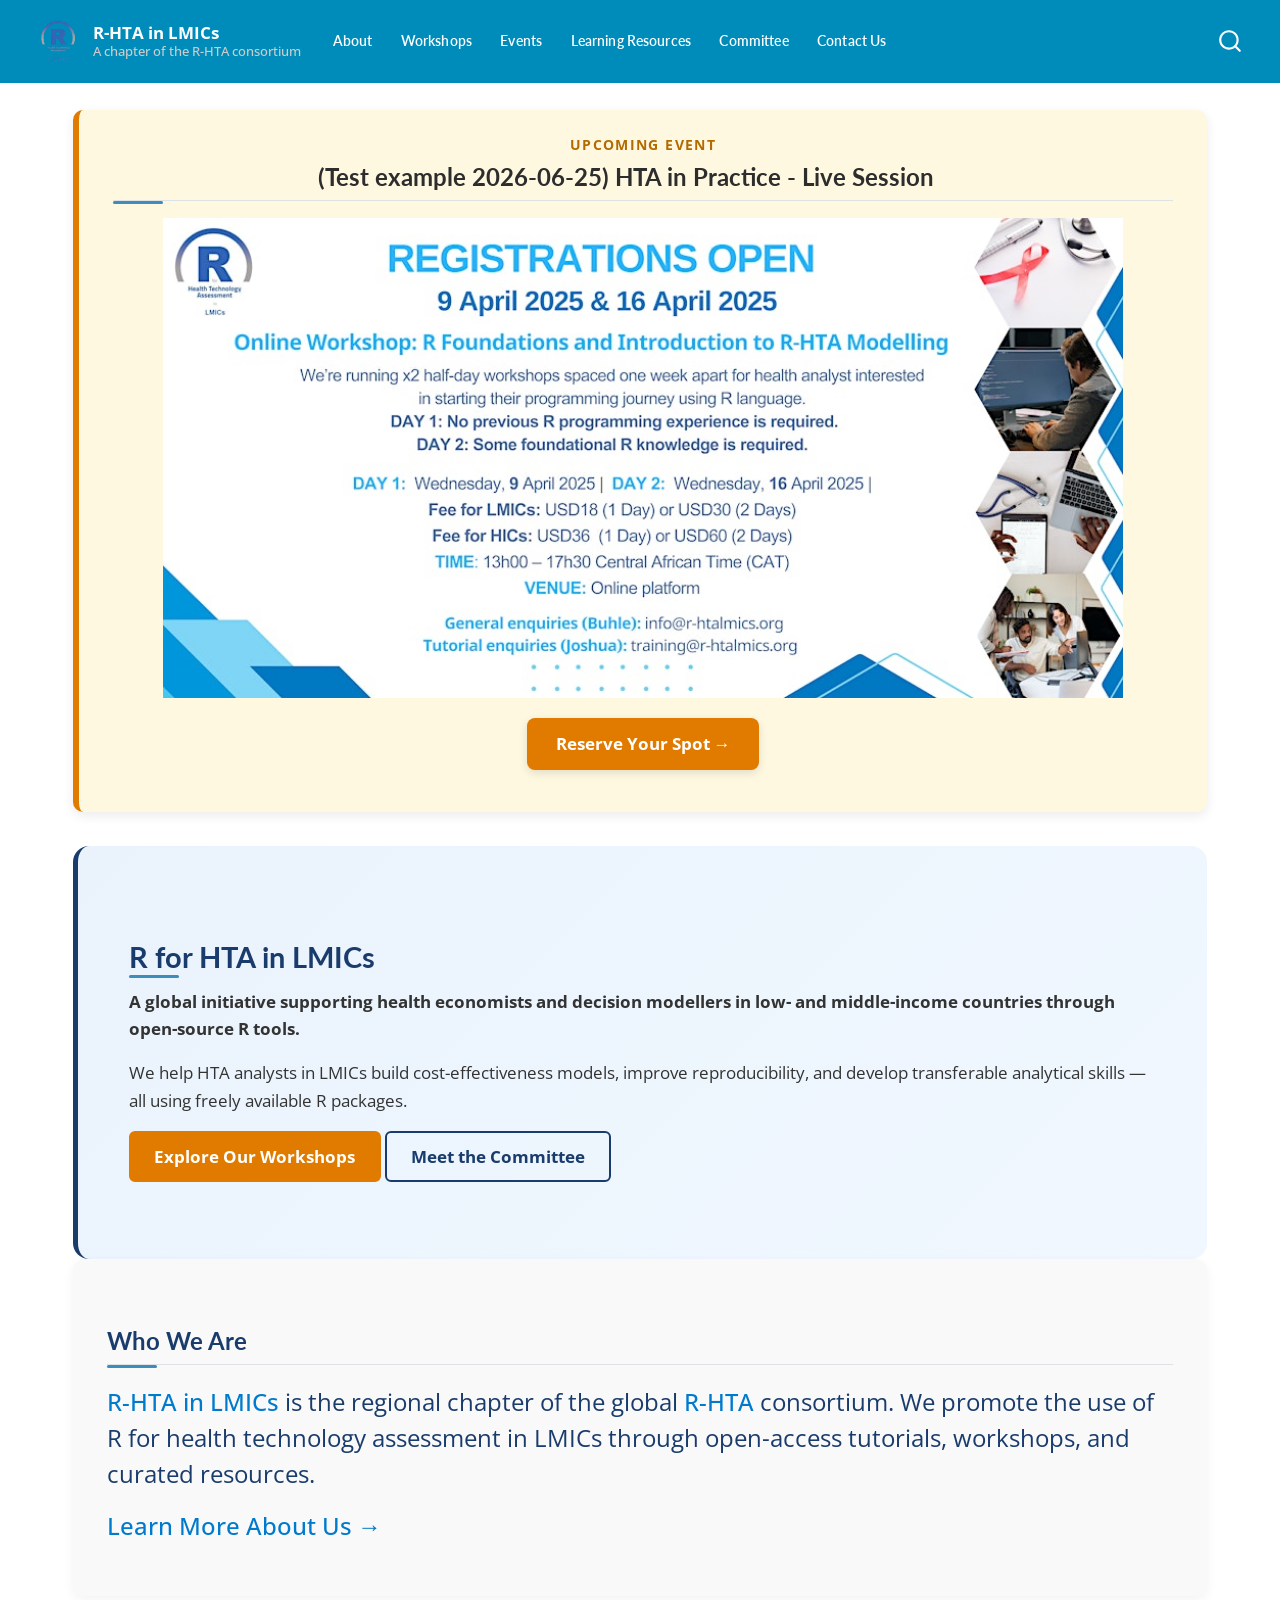
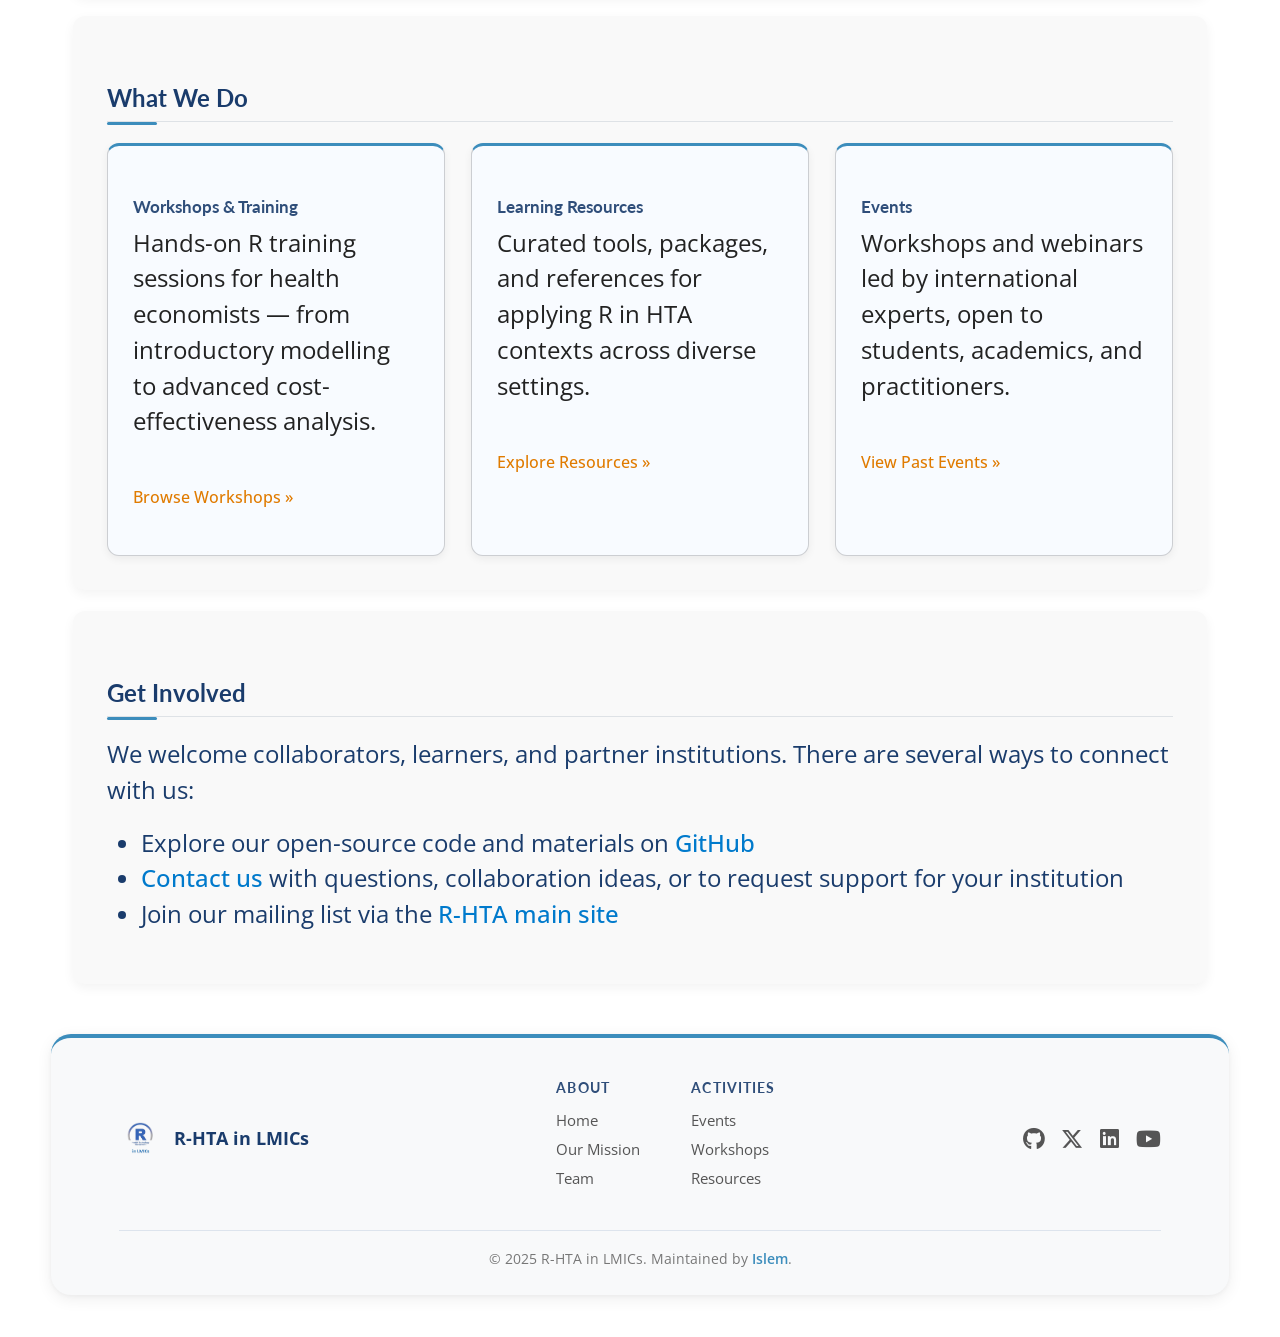
==== index.html @ ed50dab7 "Deploy updated site" ====
<!DOCTYPE html>
<html xmlns="http://www.w3.org/1999/xhtml" lang="en" xml:lang="en"><head>

<meta charset="utf-8">
<meta name="generator" content="quarto-1.9.36">

<meta name="viewport" content="width=device-width, initial-scale=1.0, user-scalable=yes">


<title>R-HTA in LMICs</title>
<style>
/* Default styles provided by pandoc.
** See https://pandoc.org/MANUAL.html#variables-for-html for config info.
*/
code{white-space: pre-wrap;}
span.smallcaps{font-variant: small-caps;}
div.columns{display: flex; gap: min(4vw, 1.5em);}
div.column{flex: auto; overflow-x: auto;}
div.hanging-indent{margin-left: 1.5em; text-indent: -1.5em;}
ul.task-list{list-style: none;}
ul.task-list li input[type="checkbox"] {
  width: 0.8em;
  margin: 0 0.8em 0.2em -1em; /* quarto-specific, see https://github.com/quarto-dev/quarto-cli/issues/4556 */ 
  vertical-align: middle;
}
</style>


<script src="site_libs/quarto-nav/quarto-nav.js"></script>
<script src="site_libs/quarto-nav/headroom.min.js"></script>
<script src="site_libs/clipboard/clipboard.min.js"></script>
<script src="site_libs/quarto-search/autocomplete.umd.js"></script>
<script src="site_libs/quarto-search/fuse.min.js"></script>
<script src="site_libs/quarto-search/quarto-search.js"></script>
<meta name="quarto:offset" content="./">
<link href="./favicon-32x32.png" rel="icon" type="image/png">
<script src="site_libs/quarto-html/quarto.js" type="module"></script>
<script src="site_libs/quarto-html/tabsets/tabsets.js" type="module"></script>
<script src="site_libs/quarto-html/popper.min.js"></script>
<script src="site_libs/quarto-html/tippy.umd.min.js"></script>
<script src="site_libs/quarto-html/anchor.min.js"></script>
<link href="site_libs/quarto-html/tippy.css" rel="stylesheet">
<link href="site_libs/quarto-html/quarto-syntax-highlighting-845c23b38eaddc0f92fda52bfe77a8c8.css" rel="stylesheet" id="quarto-text-highlighting-styles">
<script src="site_libs/bootstrap/bootstrap.min.js"></script>
<link href="site_libs/bootstrap/bootstrap-icons.css" rel="stylesheet">
<link href="site_libs/bootstrap/bootstrap-2e61006cba2e3a17b9d2638c5017c76a.min.css" rel="stylesheet" append-hash="true" id="quarto-bootstrap" data-mode="light">
<script id="quarto-search-options" type="application/json">{
  "location": "navbar",
  "copy-button": false,
  "collapse-after": 3,
  "panel-placement": "end",
  "type": "overlay",
  "limit": 50,
  "keyboard-shortcut": [
    "f",
    "/",
    "s"
  ],
  "show-item-context": false,
  "language": {
    "search-no-results-text": "No results",
    "search-matching-documents-text": "matching documents",
    "search-copy-link-title": "Copy link to search",
    "search-hide-matches-text": "Hide additional matches",
    "search-more-match-text": "more match in this document",
    "search-more-matches-text": "more matches in this document",
    "search-clear-button-title": "Clear",
    "search-text-placeholder": "",
    "search-detached-cancel-button-title": "Cancel",
    "search-submit-button-title": "Submit",
    "search-label": "Search"
  }
}</script>
<script>
  window.addEventListener("DOMContentLoaded", () => {
    const brand = document.querySelector(".navbar-brand");
    if (brand) {
      brand.innerHTML = `
        <div class="custom-brand">
          <img src="assets/images/logo2-removebg-preview.png" alt="Logo" class="custom-logo" />
          <div class="brand-text">
            <div class="brand-title">R-HTA in LMICs</div>
          <div class="brand-subtitle">A chapter of the R-HTA consortium</div>
          </div>
        </div>
      `;
    }
  });
</script>

<link rel="stylesheet" href="https://cdnjs.cloudflare.com/ajax/libs/font-awesome/6.4.0/css/all.min.css">
<link href="https://fonts.googleapis.com/css2?family=Lato:wght@300;400;700&amp;family=Open+Sans:wght@400;600&amp;display=swap" rel="stylesheet">


<link rel="stylesheet" href="styles.css">
</head>

<body class="nav-fixed quarto-light">

<div id="quarto-search-results"></div>
  <header id="quarto-header" class="headroom fixed-top">
    <nav class="navbar navbar-expand-lg " data-bs-theme="dark">
      <div class="navbar-container container-fluid">
      <div class="navbar-brand-container mx-auto">
    <a class="navbar-brand" href="./index.html">
    <span class="navbar-title">R-HTA in LMICs</span>
    </a>
  </div>
            <div id="quarto-search" class="" title="Search"></div>
          <button class="navbar-toggler" type="button" data-bs-toggle="collapse" data-bs-target="#navbarCollapse" aria-controls="navbarCollapse" role="menu" aria-expanded="false" aria-label="Toggle navigation" onclick="if (window.quartoToggleHeadroom) { window.quartoToggleHeadroom(); }">
  <span class="navbar-toggler-icon"></span>
</button>
          <div class="collapse navbar-collapse" id="navbarCollapse">
            <ul class="navbar-nav navbar-nav-scroll me-auto">
  <li class="nav-item">
    <a class="nav-link" href="./about.html"> 
<span class="menu-text">About</span></a>
  </li>  
  <li class="nav-item">
    <a class="nav-link" href="./workshops.html"> 
<span class="menu-text">Workshops</span></a>
  </li>  
  <li class="nav-item">
    <a class="nav-link" href="./past-events.html"> 
<span class="menu-text">Events</span></a>
  </li>  
  <li class="nav-item">
    <a class="nav-link" href="./resrcs.html"> 
<span class="menu-text">Learning Resources</span></a>
  </li>  
  <li class="nav-item">
    <a class="nav-link" href="./commitee.html"> 
<span class="menu-text">Committee</span></a>
  </li>  
  <li class="nav-item">
    <a class="nav-link" href="./contact.html"> 
<span class="menu-text">Contact Us</span></a>
  </li>  
</ul>
          </div> <!-- /navcollapse -->
            <div class="quarto-navbar-tools">
</div>
      </div> <!-- /container-fluid -->
    </nav>
</header>
<!-- content -->
<div id="quarto-content" class="quarto-container page-columns page-rows-contents page-layout-full page-navbar">
<!-- sidebar -->
<!-- margin-sidebar -->
    
<!-- main -->
<main class="content column-page" id="quarto-document-content"><header id="title-block-header" class="quarto-title-block"></header>




<div class="featured-event-box">
<p class="event-label">
Upcoming Event
</p>
<h2 class="event-title anchored">
(Test example 2026-06-25) HTA in Practice - Live Session
</h2>
<p><img src="assets/images/events/new_event.jpg" class="event-banner" alt="(Test example 2026-06-25) HTA in Practice - Live Session"> <a class="btn btn-highlight" href="https://www.eventbrite.co.uk/e/r-foundations-and-introduction-to-r-hta-modelling-tickets-1276838922589?aff=oddtdtcreator" target="_blank">Reserve Your Spot →</a></p>
</div>
<section id="r-for-hta-in-lmics" class="level1 hero" style="background: linear-gradient(135deg, #eaf3fc 0%, #f0f7ff 100%); padding: 3.5rem 3rem; border-radius: 16px; text-align: left; border-left: 5px solid #1a3c6c;">
<h1>R for HTA in LMICs</h1>
<p><strong>A global initiative supporting health economists and decision modellers in low- and middle-income countries through open-source R tools.</strong></p>
<p>We help HTA analysts in LMICs build cost-effectiveness models, improve reproducibility, and develop transferable analytical skills — all using freely available R packages.</p>
<p><a href="./workshops.html" class="btn btn-primary">Explore Our Workshops</a> <a href="./commitee.html" class="btn btn-outline">Meet the Committee</a></p>
</section>
<section id="who-we-are" class="level2 section-title section-box">
<h2 class="section-title anchored" data-anchor-id="who-we-are">Who We Are</h2>
<p><a href="./about.html">R-HTA in LMICs</a> is the regional chapter of the global <a href="https://r-hta.org/" target="_blank">R-HTA</a> consortium. We promote the use of R for health technology assessment in LMICs through open-access tutorials, workshops, and curated resources.</p>
<p><a href="./about.html">Learn More About Us →</a></p>
</section>
<section id="what-we-do" class="level2 section-title section-box">
<h2 class="section-title anchored" data-anchor-id="what-we-do">What We Do</h2>
<div class="card-grid">
<section id="workshops-training" class="level3 card">
<h3 class="anchored" data-anchor-id="workshops-training">Workshops &amp; Training</h3>
<p>Hands-on R training sessions for health economists — from introductory modelling to advanced cost-effectiveness analysis.</p>
<div class="past-events-link">
<p><a href="./workshops.html">Browse Workshops »</a></p>
</div>
</section>
<section id="learning-resources" class="level3 card">
<h3 class="anchored" data-anchor-id="learning-resources">Learning Resources</h3>
<p>Curated tools, packages, and references for applying R in HTA contexts across diverse settings.</p>
<div class="past-events-link">
<p><a href="./resrcs.html">Explore Resources »</a></p>
</div>
</section>
<section id="events" class="level3 card">
<h3 class="anchored" data-anchor-id="events">Events</h3>
<p>Workshops and webinars led by international experts, open to students, academics, and practitioners.</p>
<div class="past-events-link">
<p><a href="./past-events.html">View Past Events »</a></p>
</div>
</section>
</div>
</section>
<section id="get-involved" class="level2 section-title section-box">
<h2 class="section-title anchored" data-anchor-id="get-involved">Get Involved</h2>
<p>We welcome collaborators, learners, and partner institutions. There are several ways to connect with us:</p>
<ul>
<li>Explore our open-source code and materials on <a href="https://github.com/R-HTA-in-LMICs" target="_blank">GitHub</a></li>
<li><a href="./contact.html">Contact us</a> with questions, collaboration ideas, or to request support for your institution</li>
<li>Join our mailing list via the <a href="https://r-hta.org/" target="_blank">R-HTA main site</a></li>
</ul>
</section>
<style>
  .featured-event-box {
  background-color: #fff8e1;
  border-left: 6px solid #e07b00;
  padding: 1.5rem 2rem;
  margin-bottom: 2rem;
  border-radius: 10px;
  box-shadow: 0 4px 12px rgba(0,0,0,0.08);
  animation: fadeIn 0.8s ease-in;
  text-align: center;
}

.event-label {
  font-size: 0.82rem;
  font-weight: 700;
  text-transform: uppercase;
  letter-spacing: 0.1em;
  color: #b36b00;
  margin-bottom: 0.4rem;
}

.event-banner {
  width: 100%;
  max-height: 480px;
  object-fit: contain; 
  border-radius: 8px;
  margin: 0 auto 1.2rem auto;
  display: block;
}

.event-title {
  font-size: 1.4rem;
  font-weight: 700;
  color: #2d2d2d;
  margin: 0.4rem 0 1rem 0;
}

.featured-event-box .btn {
  background-color: #e07b00;
  color: white;
  padding: 0.7rem 1.6rem;
  font-size: 1rem;
  border-radius: 8px;
  text-decoration: none;
  font-weight: 700;
  box-shadow: 0 3px 8px rgba(0, 0, 0, 0.12);
  transition: background-color 0.3s ease, transform 0.2s ease;
  display: inline-block;
}

.featured-event-box .btn:hover {
  background-color: #c96e00;
  transform: translateY(-2px);
  text-decoration: none;
}
</style>



</main> <!-- /main -->
<!-- Outer wrapper: JS below corrects width + position after render -->
<div class="site-footer-outer">

  <footer class="site-footer">

    <div class="footer-container">

      <!-- Logo and Brand -->
      <div class="footer-brand">
        <img src="assets/images/logo2-removebg-preview.png" alt="R-HTA in LMICs Logo" class="footer-logo">
        <span class="footer-title">R-HTA in LMICs</span>
      </div>

      <!-- Site Links -->
      <div class="footer-links">
        <div class="link-column">
          <h4>About</h4>
          <a href="index.html">Home</a>
          <a href="about.html">Our Mission</a>
          <a href="commitee.html">Team</a>
        </div>
        <div class="link-column">
          <h4>Activities</h4>
          <a href="past-events.html">Events</a>
          <a href="workshops.html">Workshops</a>
          <a href="resrcs.html">Resources</a>
        </div>
      </div>

      <!-- Social Icons -->
      <div class="footer-social">
        <a href="https://github.com/R-HTA-in-LMICs" target="_blank" rel="noopener noreferrer" aria-label="GitHub"><i class="fab fa-github"></i></a>
        <a href="https://x.com/rhta_lmics" target="_blank" rel="noopener noreferrer" aria-label="X / Twitter"><i class="fab fa-x-twitter"></i></a>
        <a href="https://www.linkedin.com/company/r-hta-in-lmics/" target="_blank" rel="noopener noreferrer" aria-label="LinkedIn"><i class="fab fa-linkedin"></i></a>
        <a href="https://www.youtube.com/@r-htainlmics4175" target="_blank" rel="noopener noreferrer" aria-label="YouTube"><i class="fab fa-youtube"></i></a>
      </div>

    </div>

    <!-- Bottom copyright bar — inside the card -->
    <div class="footer-bottom-wrapper">
      <div class="footer-bottom">
        © 2025 R-HTA in LMICs. Maintained by
        <a href="https://www.linkedin.com/in/islem-meherzi-bba309b3/" target="_blank" rel="noopener noreferrer">Islem</a>.
      </div>
    </div>

  </footer>

</div><!-- /.site-footer-outer -->

<script>
(function () {
  function stretchFooter() {
    var outer = document.querySelector('.site-footer-outer');
    if (!outer) return;

    /* 1. Reset any previous inline styles so getBoundingClientRect is clean */
    outer.style.marginLeft = '';
    outer.style.width = '';

    /* 2. Measure where the element currently starts (its left edge from viewport) */
    var leftOffset = outer.getBoundingClientRect().left;

    /* 3. clientWidth excludes the scrollbar — no asymmetry bug */
    var viewportWidth = document.documentElement.clientWidth;

    /* 4. Pull it to the left viewport edge and stretch it full-width */
    outer.style.marginLeft  = (-leftOffset) + 'px';
    outer.style.width       = viewportWidth + 'px';
  }

  /* Run on load and on every resize */
  if (document.readyState === 'loading') {
    document.addEventListener('DOMContentLoaded', stretchFooter);
  } else {
    stretchFooter();
  }
  window.addEventListener('resize', stretchFooter);
})();
</script>
<script id="quarto-html-after-body" type="application/javascript">
  window.document.addEventListener("DOMContentLoaded", function (event) {
    const icon = "";
    const anchorJS = new window.AnchorJS();
    anchorJS.options = {
      placement: 'right',
      icon: icon
    };
    anchorJS.add('.anchored');
    const isCodeAnnotation = (el) => {
      for (const clz of el.classList) {
        if (clz.startsWith('code-annotation-')) {                     
          return true;
        }
      }
      return false;
    }
    const onCopySuccess = function(e) {
      // button target
      const button = e.trigger;
      // don't keep focus
      button.blur();
      // flash "checked"
      button.classList.add('code-copy-button-checked');
      var currentTitle = button.getAttribute("title");
      button.setAttribute("title", "Copied!");
      let tooltip;
      if (window.bootstrap) {
        button.setAttribute("data-bs-toggle", "tooltip");
        button.setAttribute("data-bs-placement", "left");
        button.setAttribute("data-bs-title", "Copied!");
        tooltip = new bootstrap.Tooltip(button, 
          { trigger: "manual", 
            customClass: "code-copy-button-tooltip",
            offset: [0, -8]});
        tooltip.show();    
      }
      setTimeout(function() {
        if (tooltip) {
          tooltip.hide();
          button.removeAttribute("data-bs-title");
          button.removeAttribute("data-bs-toggle");
          button.removeAttribute("data-bs-placement");
        }
        button.setAttribute("title", currentTitle);
        button.classList.remove('code-copy-button-checked');
      }, 1000);
      // clear code selection
      e.clearSelection();
    }
    const getTextToCopy = function(trigger) {
      const outerScaffold = trigger.parentElement.cloneNode(true);
      const codeEl = outerScaffold.querySelector('code');
      for (const childEl of codeEl.children) {
        if (isCodeAnnotation(childEl)) {
          childEl.remove();
        }
      }
      return codeEl.innerText;
    }
    const clipboard = new window.ClipboardJS('.code-copy-button:not([data-in-quarto-modal])', {
      text: getTextToCopy
    });
    clipboard.on('success', onCopySuccess);
    if (window.document.getElementById('quarto-embedded-source-code-modal')) {
      const clipboardModal = new window.ClipboardJS('.code-copy-button[data-in-quarto-modal]', {
        text: getTextToCopy,
        container: window.document.getElementById('quarto-embedded-source-code-modal')
      });
      clipboardModal.on('success', onCopySuccess);
    }
      var localhostRegex = new RegExp(/^(?:http|https):\/\/localhost\:?[0-9]*\//);
      var mailtoRegex = new RegExp(/^mailto:/);
        var filterRegex = new RegExp("https:\/\/r-hta-in-lmics\.github\.io\/New_Rhta_Lmics_website\/");
      var isInternal = (href) => {
          return filterRegex.test(href) || localhostRegex.test(href) || mailtoRegex.test(href);
      }
      // Inspect non-navigation links and adorn them if external
     var links = window.document.querySelectorAll('a[href]:not(.nav-link):not(.navbar-brand):not(.toc-action):not(.sidebar-link):not(.sidebar-item-toggle):not(.pagination-link):not(.no-external):not([aria-hidden]):not(.dropdown-item):not(.quarto-navigation-tool):not(.about-link)');
      for (var i=0; i<links.length; i++) {
        const link = links[i];
        if (!isInternal(link.href)) {
          // undo the damage that might have been done by quarto-nav.js in the case of
          // links that we want to consider external
          if (link.dataset.originalHref !== undefined) {
            link.href = link.dataset.originalHref;
          }
        }
      }
    function tippyHover(el, contentFn, onTriggerFn, onUntriggerFn) {
      const config = {
        allowHTML: true,
        maxWidth: 500,
        delay: 100,
        arrow: false,
        appendTo: function(el) {
            return el.parentElement;
        },
        interactive: true,
        interactiveBorder: 10,
        theme: 'quarto',
        placement: 'bottom-start',
      };
      if (contentFn) {
        config.content = contentFn;
      }
      if (onTriggerFn) {
        config.onTrigger = onTriggerFn;
      }
      if (onUntriggerFn) {
        config.onUntrigger = onUntriggerFn;
      }
      window.tippy(el, config); 
    }
    const noterefs = window.document.querySelectorAll('a[role="doc-noteref"]');
    for (var i=0; i<noterefs.length; i++) {
      const ref = noterefs[i];
      tippyHover(ref, function() {
        // use id or data attribute instead here
        let href = ref.getAttribute('data-footnote-href') || ref.getAttribute('href');
        try { href = new URL(href).hash; } catch {}
        const id = href.replace(/^#\/?/, "");
        const note = window.document.getElementById(id);
        if (note) {
          return note.innerHTML;
        } else {
          return "";
        }
      });
    }
    const xrefs = window.document.querySelectorAll('a.quarto-xref');
    const processXRef = (id, note) => {
      // Strip column container classes
      const stripColumnClz = (el) => {
        el.classList.remove("page-full", "page-columns");
        if (el.children) {
          for (const child of el.children) {
            stripColumnClz(child);
          }
        }
      }
      stripColumnClz(note)
      if (id === null || id.startsWith('sec-')) {
        // Special case sections, only their first couple elements
        const container = document.createElement("div");
        if (note.children && note.children.length > 2) {
          container.appendChild(note.children[0].cloneNode(true));
          for (let i = 1; i < note.children.length; i++) {
            const child = note.children[i];
            if (child.tagName === "P" && child.innerText === "") {
              continue;
            } else {
              container.appendChild(child.cloneNode(true));
              break;
            }
          }
          if (window.Quarto?.typesetMath) {
            window.Quarto.typesetMath(container);
          }
          return container.innerHTML
        } else {
          if (window.Quarto?.typesetMath) {
            window.Quarto.typesetMath(note);
          }
          return note.innerHTML;
        }
      } else {
        // Remove any anchor links if they are present
        const anchorLink = note.querySelector('a.anchorjs-link');
        if (anchorLink) {
          anchorLink.remove();
        }
        if (window.Quarto?.typesetMath) {
          window.Quarto.typesetMath(note);
        }
        if (note.classList.contains("callout")) {
          return note.outerHTML;
        } else {
          return note.innerHTML;
        }
      }
    }
    for (var i=0; i<xrefs.length; i++) {
      const xref = xrefs[i];
      tippyHover(xref, undefined, function(instance) {
        instance.disable();
        let url = xref.getAttribute('href');
        let hash = undefined; 
        if (url.startsWith('#')) {
          hash = url;
        } else {
          try { hash = new URL(url).hash; } catch {}
        }
        if (hash) {
          const id = hash.replace(/^#\/?/, "");
          const note = window.document.getElementById(id);
          if (note !== null) {
            try {
              const html = processXRef(id, note.cloneNode(true));
              instance.setContent(html);
            } finally {
              instance.enable();
              instance.show();
            }
          } else {
            // See if we can fetch this
            fetch(url.split('#')[0])
            .then(res => res.text())
            .then(html => {
              const parser = new DOMParser();
              const htmlDoc = parser.parseFromString(html, "text/html");
              const note = htmlDoc.getElementById(id);
              if (note !== null) {
                const html = processXRef(id, note);
                instance.setContent(html);
              } 
            }).finally(() => {
              instance.enable();
              instance.show();
            });
          }
        } else {
          // See if we can fetch a full url (with no hash to target)
          // This is a special case and we should probably do some content thinning / targeting
          fetch(url)
          .then(res => res.text())
          .then(html => {
            const parser = new DOMParser();
            const htmlDoc = parser.parseFromString(html, "text/html");
            const note = htmlDoc.querySelector('main.content');
            if (note !== null) {
              // This should only happen for chapter cross references
              // (since there is no id in the URL)
              // remove the first header
              if (note.children.length > 0 && note.children[0].tagName === "HEADER") {
                note.children[0].remove();
              }
              const html = processXRef(null, note);
              instance.setContent(html);
            } 
          }).finally(() => {
            instance.enable();
            instance.show();
          });
        }
      }, function(instance) {
      });
    }
        let selectedAnnoteEl;
        const selectorForAnnotation = ( cell, annotation) => {
          let cellAttr = 'data-code-cell="' + cell + '"';
          let lineAttr = 'data-code-annotation="' +  annotation + '"';
          const selector = 'span[' + cellAttr + '][' + lineAttr + ']';
          return selector;
        }
        const selectCodeLines = (annoteEl) => {
          const doc = window.document;
          const targetCell = annoteEl.getAttribute("data-target-cell");
          const targetAnnotation = annoteEl.getAttribute("data-target-annotation");
          const annoteSpan = window.document.querySelector(selectorForAnnotation(targetCell, targetAnnotation));
          const lines = annoteSpan.getAttribute("data-code-lines").split(",");
          const lineIds = lines.map((line) => {
            return targetCell + "-" + line;
          })
          let top = null;
          let height = null;
          let parent = null;
          if (lineIds.length > 0) {
              //compute the position of the single el (top and bottom and make a div)
              const el = window.document.getElementById(lineIds[0]);
              top = el.offsetTop;
              height = el.offsetHeight;
              parent = el.parentElement.parentElement;
            if (lineIds.length > 1) {
              const lastEl = window.document.getElementById(lineIds[lineIds.length - 1]);
              const bottom = lastEl.offsetTop + lastEl.offsetHeight;
              height = bottom - top;
            }
            if (top !== null && height !== null && parent !== null) {
              // cook up a div (if necessary) and position it 
              let div = window.document.getElementById("code-annotation-line-highlight");
              if (div === null) {
                div = window.document.createElement("div");
                div.setAttribute("id", "code-annotation-line-highlight");
                div.style.position = 'absolute';
                parent.appendChild(div);
              }
              div.style.top = top - 2 + "px";
              div.style.height = height + 4 + "px";
              div.style.left = 0;
              let gutterDiv = window.document.getElementById("code-annotation-line-highlight-gutter");
              if (gutterDiv === null) {
                gutterDiv = window.document.createElement("div");
                gutterDiv.setAttribute("id", "code-annotation-line-highlight-gutter");
                gutterDiv.style.position = 'absolute';
                const codeCell = window.document.getElementById(targetCell);
                const gutter = codeCell.querySelector('.code-annotation-gutter');
                gutter.appendChild(gutterDiv);
              }
              gutterDiv.style.top = top - 2 + "px";
              gutterDiv.style.height = height + 4 + "px";
            }
            selectedAnnoteEl = annoteEl;
          }
        };
        const unselectCodeLines = () => {
          const elementsIds = ["code-annotation-line-highlight", "code-annotation-line-highlight-gutter"];
          elementsIds.forEach((elId) => {
            const div = window.document.getElementById(elId);
            if (div) {
              div.remove();
            }
          });
          selectedAnnoteEl = undefined;
        };
          // Handle positioning of the toggle
      window.addEventListener(
        "resize",
        throttle(() => {
          elRect = undefined;
          if (selectedAnnoteEl) {
            selectCodeLines(selectedAnnoteEl);
          }
        }, 10)
      );
      function throttle(fn, ms) {
      let throttle = false;
      let timer;
        return (...args) => {
          if(!throttle) { // first call gets through
              fn.apply(this, args);
              throttle = true;
          } else { // all the others get throttled
              if(timer) clearTimeout(timer); // cancel #2
              timer = setTimeout(() => {
                fn.apply(this, args);
                timer = throttle = false;
              }, ms);
          }
        };
      }
        // Attach click handler to the DT
        const annoteDls = window.document.querySelectorAll('dt[data-target-cell]');
        for (const annoteDlNode of annoteDls) {
          annoteDlNode.addEventListener('click', (event) => {
            const clickedEl = event.target;
            if (clickedEl !== selectedAnnoteEl) {
              unselectCodeLines();
              const activeEl = window.document.querySelector('dt[data-target-cell].code-annotation-active');
              if (activeEl) {
                activeEl.classList.remove('code-annotation-active');
              }
              selectCodeLines(clickedEl);
              clickedEl.classList.add('code-annotation-active');
            } else {
              // Unselect the line
              unselectCodeLines();
              clickedEl.classList.remove('code-annotation-active');
            }
          });
        }
    const findCites = (el) => {
      const parentEl = el.parentElement;
      if (parentEl) {
        const cites = parentEl.dataset.cites;
        if (cites) {
          return {
            el,
            cites: cites.split(' ')
          };
        } else {
          return findCites(el.parentElement)
        }
      } else {
        return undefined;
      }
    };
    var bibliorefs = window.document.querySelectorAll('a[role="doc-biblioref"]');
    for (var i=0; i<bibliorefs.length; i++) {
      const ref = bibliorefs[i];
      const citeInfo = findCites(ref);
      if (citeInfo) {
        tippyHover(citeInfo.el, function() {
          var popup = window.document.createElement('div');
          citeInfo.cites.forEach(function(cite) {
            var citeDiv = window.document.createElement('div');
            citeDiv.classList.add('hanging-indent');
            citeDiv.classList.add('csl-entry');
            var biblioDiv = window.document.getElementById('ref-' + cite);
            if (biblioDiv) {
              citeDiv.innerHTML = biblioDiv.innerHTML;
            }
            popup.appendChild(citeDiv);
          });
          return popup.innerHTML;
        });
      }
    }
  });
  </script>
</div> <!-- /content -->




</body></html>
---- site_libs/quarto-html/tippy.css ----
.tippy-box[data-animation=fade][data-state=hidden]{opacity:0}[data-tippy-root]{max-width:calc(100vw - 10px)}.tippy-box{position:relative;background-color:#333;color:#fff;border-radius:4px;font-size:14px;line-height:1.4;white-space:normal;outline:0;transition-property:transform,visibility,opacity}.tippy-box[data-placement^=top]>.tippy-arrow{bottom:0}.tippy-box[data-placement^=top]>.tippy-arrow:before{bottom:-7px;left:0;border-width:8px 8px 0;border-top-color:initial;transform-origin:center top}.tippy-box[data-placement^=bottom]>.tippy-arrow{top:0}.tippy-box[data-placement^=bottom]>.tippy-arrow:before{top:-7px;left:0;border-width:0 8px 8px;border-bottom-color:initial;transform-origin:center bottom}.tippy-box[data-placement^=left]>.tippy-arrow{right:0}.tippy-box[data-placement^=left]>.tippy-arrow:before{border-width:8px 0 8px 8px;border-left-color:initial;right:-7px;transform-origin:center left}.tippy-box[data-placement^=right]>.tippy-arrow{left:0}.tippy-box[data-placement^=right]>.tippy-arrow:before{left:-7px;border-width:8px 8px 8px 0;border-right-color:initial;transform-origin:center right}.tippy-box[data-inertia][data-state=visible]{transition-timing-function:cubic-bezier(.54,1.5,.38,1.11)}.tippy-arrow{width:16px;height:16px;color:#333}.tippy-arrow:before{content:"";position:absolute;border-color:transparent;border-style:solid}.tippy-content{position:relative;padding:5px 9px;z-index:1}
---- site_libs/quarto-html/quarto-syntax-highlighting-845c23b38eaddc0f92fda52bfe77a8c8.css ----
/* quarto syntax highlight colors */
:root {
  --quarto-hl-ot-color: #003B4F;
  --quarto-hl-at-color: #657422;
  --quarto-hl-ss-color: #20794D;
  --quarto-hl-an-color: #5E5E5E;
  --quarto-hl-fu-color: #4758AB;
  --quarto-hl-st-color: #20794D;
  --quarto-hl-cf-color: #003B4F;
  --quarto-hl-op-color: #5E5E5E;
  --quarto-hl-er-color: #AD0000;
  --quarto-hl-bn-color: #AD0000;
  --quarto-hl-al-color: #AD0000;
  --quarto-hl-va-color: #111111;
  --quarto-hl-bu-color: inherit;
  --quarto-hl-ex-color: inherit;
  --quarto-hl-pp-color: #AD0000;
  --quarto-hl-in-color: #5E5E5E;
  --quarto-hl-vs-color: #20794D;
  --quarto-hl-wa-color: #5E5E5E;
  --quarto-hl-do-color: #5E5E5E;
  --quarto-hl-im-color: #00769E;
  --quarto-hl-ch-color: #20794D;
  --quarto-hl-dt-color: #AD0000;
  --quarto-hl-fl-color: #AD0000;
  --quarto-hl-co-color: #5E5E5E;
  --quarto-hl-cv-color: #5E5E5E;
  --quarto-hl-cn-color: #8f5902;
  --quarto-hl-sc-color: #5E5E5E;
  --quarto-hl-dv-color: #AD0000;
  --quarto-hl-kw-color: #003B4F;
}

/* other quarto variables */
:root {
  --quarto-font-monospace: SFMono-Regular, Menlo, Monaco, Consolas, "Liberation Mono", "Courier New", monospace;
}

/* syntax highlight based on Pandoc's rules */
pre > code.sourceCode > span {
  color: #003B4F;
}

code.sourceCode > span {
  color: #003B4F;
}

div.sourceCode,
div.sourceCode pre.sourceCode {
  color: #003B4F;
}

/* Normal */
code span {
  color: #003B4F;
}

/* Alert */
code span.al {
  color: #AD0000;
  font-style: inherit;
}

/* Annotation */
code span.an {
  color: #5E5E5E;
  font-style: inherit;
}

/* Attribute */
code span.at {
  color: #657422;
  font-style: inherit;
}

/* BaseN */
code span.bn {
  color: #AD0000;
  font-style: inherit;
}

/* BuiltIn */
code span.bu {
  font-style: inherit;
}

/* ControlFlow */
code span.cf {
  color: #003B4F;
  font-weight: bold;
  font-style: inherit;
}

/* Char */
code span.ch {
  color: #20794D;
  font-style: inherit;
}

/* Constant */
code span.cn {
  color: #8f5902;
  font-style: inherit;
}

/* Comment */
code span.co {
  color: #5E5E5E;
  font-style: inherit;
}

/* CommentVar */
code span.cv {
  color: #5E5E5E;
  font-style: italic;
}

/* Documentation */
code span.do {
  color: #5E5E5E;
  font-style: italic;
}

/* DataType */
code span.dt {
  color: #AD0000;
  font-style: inherit;
}

/* DecVal */
code span.dv {
  color: #AD0000;
  font-style: inherit;
}

/* Error */
code span.er {
  color: #AD0000;
  font-style: inherit;
}

/* Extension */
code span.ex {
  font-style: inherit;
}

/* Float */
code span.fl {
  color: #AD0000;
  font-style: inherit;
}

/* Function */
code span.fu {
  color: #4758AB;
  font-style: inherit;
}

/* Import */
code span.im {
  color: #00769E;
  font-style: inherit;
}

/* Information */
code span.in {
  color: #5E5E5E;
  font-style: inherit;
}

/* Keyword */
code span.kw {
  color: #003B4F;
  font-weight: bold;
  font-style: inherit;
}

/* Operator */
code span.op {
  color: #5E5E5E;
  font-style: inherit;
}

/* Other */
code span.ot {
  color: #003B4F;
  font-style: inherit;
}

/* Preprocessor */
code span.pp {
  color: #AD0000;
  font-style: inherit;
}

/* SpecialChar */
code span.sc {
  color: #5E5E5E;
  font-style: inherit;
}

/* SpecialString */
code span.ss {
  color: #20794D;
  font-style: inherit;
}

/* String */
code span.st {
  color: #20794D;
  font-style: inherit;
}

/* Variable */
code span.va {
  color: #111111;
  font-style: inherit;
}

/* VerbatimString */
code span.vs {
  color: #20794D;
  font-style: inherit;
}

/* Warning */
code span.wa {
  color: #5E5E5E;
  font-style: italic;
}

.prevent-inlining {
  content: "</";
}

/*# sourceMappingURL=ac89f0bb514bba72461919f78549e31c.css.map */
---- styles.css ----
/* ============================================================
   R-HTA in LMICs — Global Stylesheet
   Colour palette:
     Primary navy  : #1a3c6c
     Brand blue    : #3C8DBC
     Accent/CTA    : #e07b00  (orange — consistent with featured-event use)
     Link blue     : #007acc
   ============================================================ */

/* ---------- Base ---------- */
html, body {
  margin: 0;
  padding: 0;
  overflow-x: hidden;
}

body {
  font-family: 'Open Sans', sans-serif;
  color: #333;
  font-size: 0.93rem;
}

h1, h2, h3, h4, h5 {
  font-family: 'Lato', sans-serif;
  color: #1a3c6c;
  font-weight: 700;
  margin-bottom: 0.8rem;
  position: relative;
}

/* Tighter heading scale */
h1 { font-size: 1.7rem; }
h2 { font-size: 1.35rem; }
h3 { font-size: 1.1rem; }
h4 { font-size: 0.95rem; }

/* Accent underline on h1 and h2 only */
h1::after, h2::after {
  content: "";
  position: absolute;
  bottom: -4px;
  left: 0;
  width: 50px;
  height: 3px;
  background-color: #3C8DBC;
  border-radius: 3px;
}

/* Links */
a {
  color: #007acc;
  text-decoration: none;
  font-weight: 500;
  transition: color 0.3s ease;
}
a:hover {
  text-decoration: underline;
  color: #1a3c6c;
}

/* ---------- Navbar ---------- */
.navbar-nav > li > a {
  font-size: 0.88em !important;
  font-family: 'Lato', 'Open Sans', Helvetica, Arial, sans-serif;
  font-weight: 600;
  margin-left: 4px;
  margin-right: 4px;
  letter-spacing: 0.01em;
}

/* ---------- Hero / Intro ---------- */
.hero {
  font-size: 1rem;
  line-height: 1.6;
}

/* ---------- Buttons ---------- */
.btn-primary {
  background-color: #e07b00;
  border: 2px solid #e07b00;
  color: #fff;
  padding: 0.65rem 1.4rem;
  border-radius: 6px;
  text-decoration: none;
  font-weight: 700;
  display: inline-block;
  transition: background-color 0.25s ease, transform 0.2s ease;
}
.btn-primary:hover {
  background-color: #c96e00;
  border-color: #c96e00;
  color: #fff;
  text-decoration: none;
  transform: translateY(-2px);
}

.btn-outline {
  background-color: transparent;
  border: 2px solid #1a3c6c;
  color: #1a3c6c;
  padding: 0.65rem 1.4rem;
  border-radius: 6px;
  text-decoration: none;
  font-weight: 700;
  display: inline-block;
  transition: background-color 0.25s ease, color 0.25s ease, transform 0.2s ease;
}
.btn-outline:hover {
  background-color: #1a3c6c;
  color: #fff;
  text-decoration: none;
  transform: translateY(-2px);
}

/* ---------- Section boxes ---------- */
.section-box {
  background: #f9f9f9;
  border-radius: 12px;
  padding: 2rem;
  margin-bottom: 2rem;
  box-shadow: 0 4px 12px rgba(0, 0, 0, 0.05);
}

.section-title {
  margin-bottom: 1.2rem;
  font-size: 1.4rem;
  color: #1a3c6c;
}

/* ---------- Card grid ---------- */
.card-grid {
  display: grid;
  grid-template-columns: repeat(auto-fit, minmax(280px, 1fr));
  gap: 1.5rem;
  margin-top: 1rem;
}

.card {
  background-color: #f8fbff;
  border-radius: 12px;
  padding: 1.5rem;
  box-shadow: 0 3px 8px rgba(0, 0, 0, 0.06);
  border-top: 3px solid #3C8DBC;
  transition: transform 0.2s ease, box-shadow 0.2s ease;
}
.card:hover {
  transform: translateY(-5px);
  box-shadow: 0 6px 15px rgba(0, 0, 0, 0.1);
}
.card h3 {
  font-size: 1rem;
  color: #1a3c6c;
  margin-bottom: 0.5rem;
}
.card h3::after {
  display: none;
}

/* ---------- "Past events" link style ---------- */
.past-events-link {
  margin-top: 1.2rem;
  font-weight: 700;
}
.past-events-link a {
  color: #e07b00;
  font-size: 0.95rem;
  text-decoration: none;
  border-bottom: 1px solid transparent;
  transition: border 0.3s ease;
}
.past-events-link a:hover {
  border-bottom: 1px solid #e07b00;
  text-decoration: none;
}

/* ---------- Event highlight ---------- */
.event-highlight {
  display: flex;
  flex-wrap: wrap;
  background-color: #f9fafb;
  border-radius: 15px;
  padding: 1.5rem;
  box-shadow: 0 4px 12px rgba(0, 0, 0, 0.1);
  gap: 1.5rem;
  align-items: center;
}
.event-image {
  flex: 1 1 300px;
  max-width: 300px;
  border-radius: 12px;
  box-shadow: 0 2px 8px rgba(0, 0, 0, 0.05);
}
.event-content {
  flex: 2 1 400px;
}
.event-content h3 {
  font-size: 1.3rem;
  color: #1a202c;
  margin-top: 0;
}
.event-content p {
  font-size: 1rem;
  color: #4a5568;
  line-height: 1.5;
}

/* ---------- Past events grid ---------- */
.past-events-grid {
  display: grid;
  grid-template-columns: repeat(auto-fit, minmax(290px, 1fr));
  gap: 1.5rem;
  margin-top: 2rem;
  padding: 0 1rem;
}

/* ---------- Event card (past-events page) ---------- */
.event-grid {
  display: grid;
  grid-template-columns: repeat(auto-fill, minmax(340px, 1fr));
  gap: 1.5rem;
  margin-top: 1.5rem;
}

.event-card {
  border: 1px solid #e0e8f0;
  border-radius: 12px;
  box-shadow: 0 3px 10px rgba(0, 0, 0, 0.06);
  background-color: #fff;
  display: flex;
  flex-direction: column;
  overflow: hidden;
  transition: transform 0.2s ease, box-shadow 0.2s ease;
}
.event-card:hover {
  transform: translateY(-4px);
  box-shadow: 0 8px 20px rgba(0, 0, 0, 0.1);
}
.event-card img {
  width: 100%;
  height: 180px;
  object-fit: cover;
}
.event-card-body {
  padding: 1.1rem 1.2rem 1.3rem;
  display: flex;
  flex-direction: column;
  flex: 1;
}
.event-card h3 {
  font-size: 1.05rem;
  color: #1a2e4a;
  margin: 0 0 0.4rem 0;
  line-height: 1.4;
}
.event-card h3::after { display: none; }
.event-card-date {
  font-size: 0.85rem;
  color: #5a6e85;
  margin-bottom: 0.5rem;
}
.event-card-desc {
  font-size: 0.92rem;
  color: #4a5568;
  flex: 1;
  margin-bottom: 1rem;
  line-height: 1.5;
}
.event-card .btn {
  align-self: flex-start;
  padding: 0.5rem 1rem;
  background-color: #e07b00;
  color: #fff;
  border-radius: 6px;
  text-decoration: none;
  font-size: 0.9rem;
  font-weight: 700;
  transition: background-color 0.2s ease;
  display: inline-block;
}
.event-card .btn:hover {
  background-color: #c96e00;
  text-decoration: none;
  color: #fff;
}

/* ---------- Content block (about page) ---------- */
.content-block {
  display: flex;
  flex-wrap: wrap;
  align-items: center;
  gap: 2rem;
  margin-bottom: 3rem;
  padding: 1.5rem;
  background: #ffffff;
  border-radius: 10px;
  box-shadow: 0 2px 8px rgba(0, 0, 0, 0.05);
  transition: transform 0.3s ease, box-shadow 0.3s ease;
}
.content-block:nth-child(even) {
  flex-direction: row-reverse;
  background: #f0f6fa;
}
.content-block:hover {
  transform: translateY(-5px);
  box-shadow: 0 6px 18px rgba(0, 0, 0, 0.1);
}
.content-block img {
  flex: 0 0 320px;
  border-radius: 10px;
  object-fit: cover;
  width: 100%;
  transition: transform 0.3s ease;
}
.content-block img:hover { transform: scale(1.05); }
.content-text {
  flex: 1;
  min-width: 280px;
}
.content-text p { margin-bottom: 1rem; }

/* ---------- Highlight box ---------- */
.highlight {
  background: #e6f4f9;
  padding: 1rem 1.5rem;
  border-left: 4px solid #3C8DBC;
  border-radius: 6px;
  margin: 1rem 0;
}

/* ---------- No-events placeholder ---------- */
.no-events {
  color: #777;
  font-style: italic;
  margin-top: 1rem;
}

/* ---------- Navbar brand / logo area ---------- */
.custom-brand {
  display: flex;
  align-items: center;
  gap: 0.5rem;
}
.custom-logo {
  height: 55px;
  width: auto;
}
.brand-text {
  display: flex;
  flex-direction: column;
  line-height: 1.2;
}
.brand-title {
  font-weight: 700;
  font-size: 1rem;
}
.brand-subtitle {
  font-size: 0.75rem;
  color: #ccc;
}

/* ---------- Footer — floating card style ---------- */

/* Base styles only — width/offset corrected by inline JS in _footer.html */
.site-footer-outer {
  box-sizing: border-box;
  background: transparent;
  padding: 2rem 3rem 2.5rem;   /* breathing room on all 4 sides around the card */
}

/* The card itself — centred inside the full-viewport wrapper */
.site-footer {
  max-width: 1200px;              /* card never grows beyond this */
  margin: 0 auto;                 /* horizontally centred */
  background-color: #f8f9fa;
  border-radius: 20px;            /* well-rounded corners on all four sides */
  border-top: 4px solid #3C8DBC; /* brand accent stripe */
  padding: 2.5rem 4rem 1.5rem;
  box-sizing: border-box;
  box-shadow:
    0 4px 16px rgba(0, 0, 0, 0.07),
    0 1px  4px rgba(0, 0, 0, 0.04);
}

.footer-container {
  display: flex;
  justify-content: space-between;
  flex-wrap: wrap;
  gap: 2rem;
}

.footer-brand {
  display: flex;
  align-items: center;
  gap: 0.8rem;
  min-width: 180px;
}
.footer-logo {
  height: 40px;
  width: auto;
}
.footer-title {
  font-size: 1.05rem;
  font-weight: 700;
  color: #1a3c6c;
}

.footer-links {
  display: flex;
  gap: 3rem;
}
.link-column h4 {
  margin: 0 0 0.7rem 0;
  font-size: 0.8rem;
  text-transform: uppercase;
  letter-spacing: 0.08em;
  color: #1a3c6c;
}
.link-column a {
  display: block;
  color: #555;
  text-decoration: none;
  margin-bottom: 0.4rem;
  font-size: 0.88rem;
  font-weight: 400;
  transition: color 0.2s;
}
.link-column a:hover {
  color: #e07b00;
  text-decoration: none;
}

.footer-social {
  display: flex;
  align-items: center;
  gap: 1rem;
  font-size: 1.3rem;
}
.footer-social a {
  color: #555;
  transition: color 0.2s, transform 0.2s;
}
.footer-social a:hover {
  color: #e07b00;
  transform: scale(1.2);
  text-decoration: none;
}

/* Bottom copyright bar — sits inside the card */
.footer-bottom-wrapper {
  /* no extra wrapper needed; bottom bar lives inside .site-footer */
}
.footer-bottom {
  text-align: center;
  margin-top: 2rem;
  padding-top: 1rem;
  border-top: 1px solid #dde4ed;
  font-size: 0.83rem;
  color: #777;
}
.footer-bottom a {
  color: #3C8DBC;
  font-weight: 600;
}

/* ---------- Animations ---------- */
@keyframes fadeIn {
  from { opacity: 0; transform: translateY(8px); }
  to   { opacity: 1; transform: translateY(0); }
}

/* ---------- Responsive ---------- */
@media (max-width: 768px) {
  .content-block {
    flex-direction: column !important;
    text-align: center;
  }
  .content-block img { max-width: 100%; }
  h1::after, h2::after {
    left: 50%;
    transform: translateX(-50%);
  }
  .footer-container { flex-direction: column; align-items: flex-start; }
  .footer-links { flex-direction: column; gap: 1.2rem; }
  .site-footer { border-radius: 14px; padding: 1.8rem 2rem 1.2rem; }
}
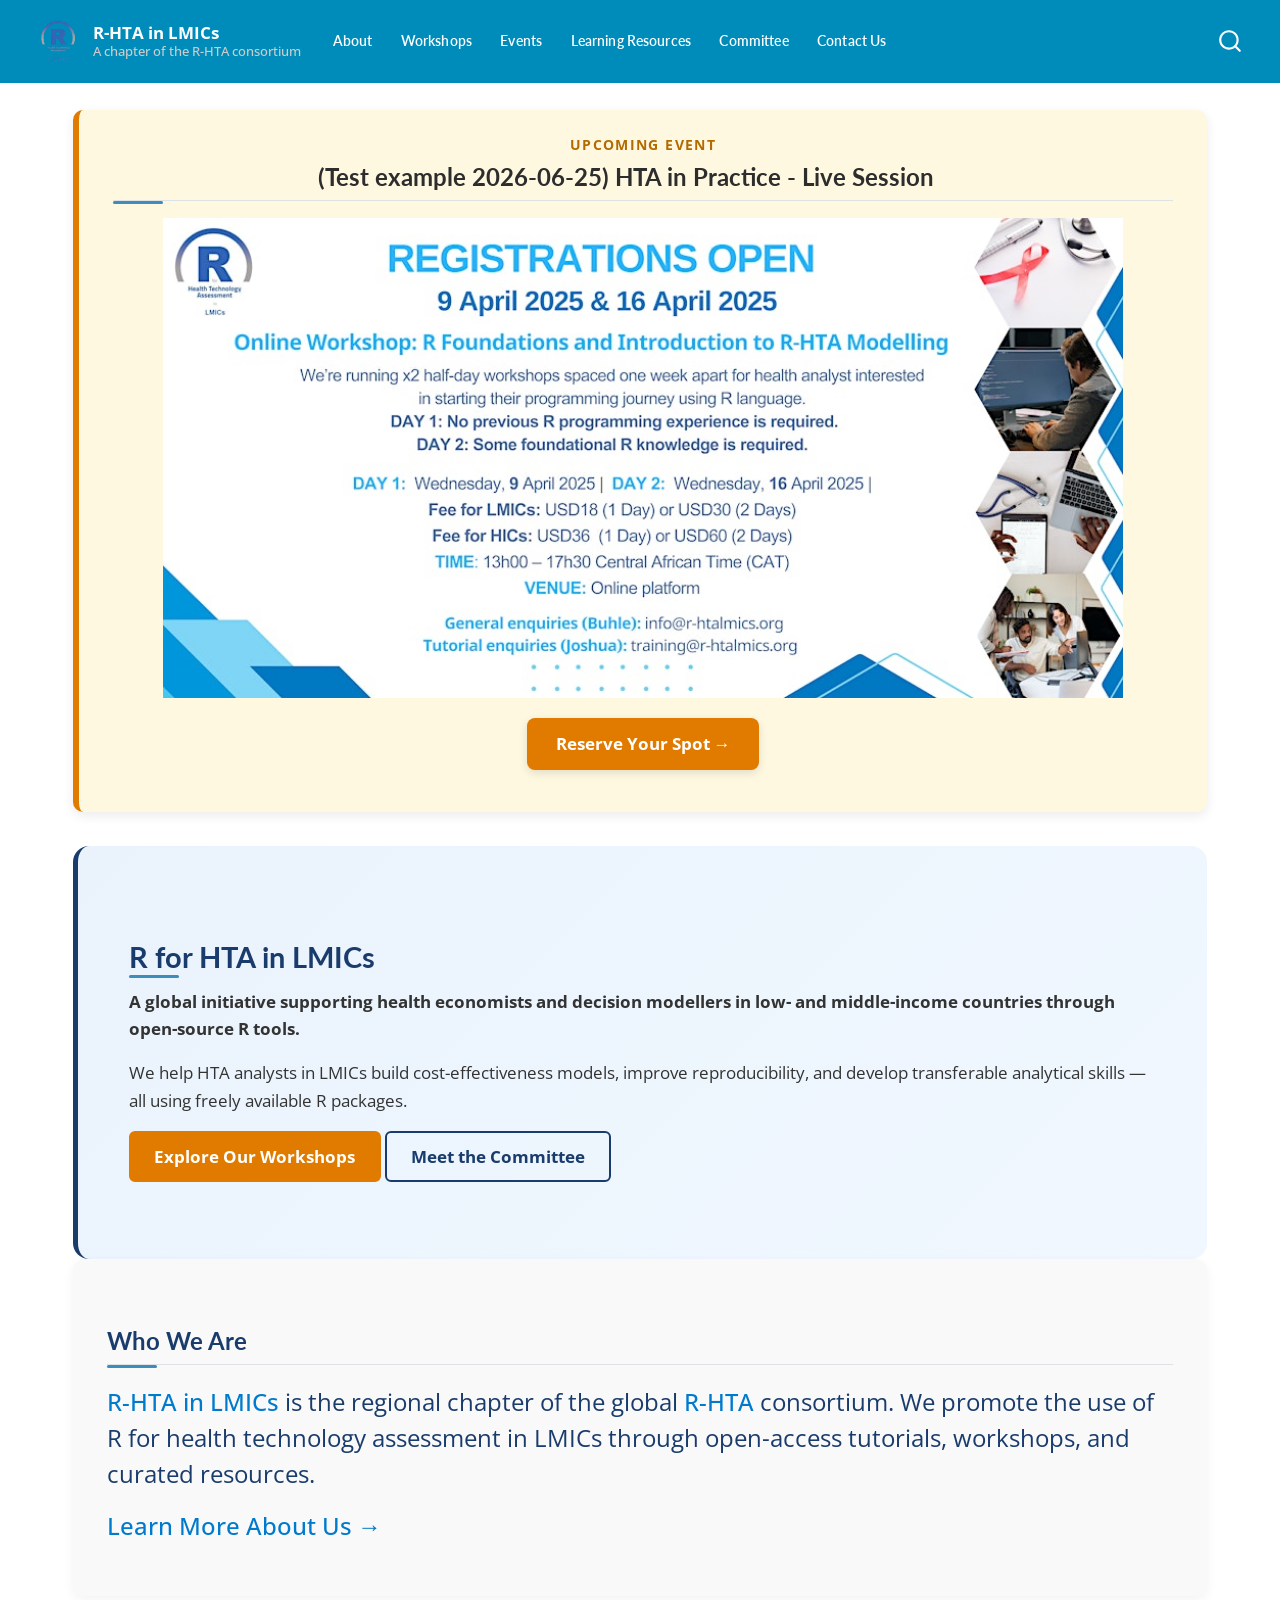
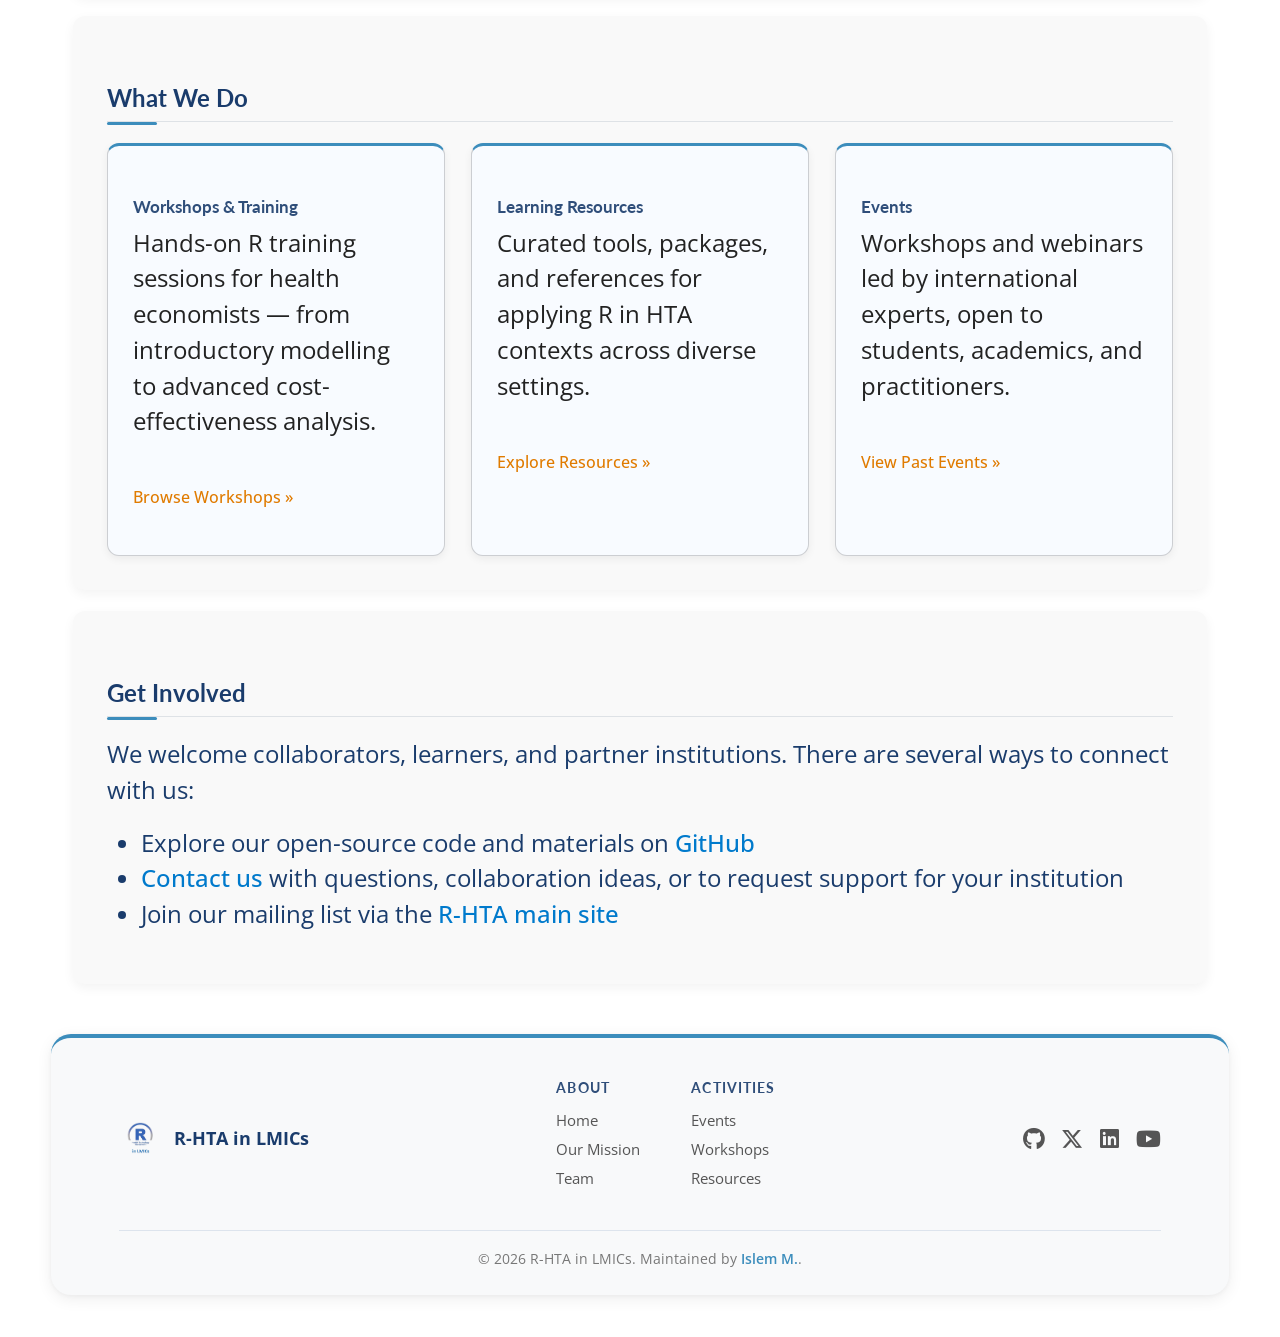
==== commit 9bccb8aa: "Deploy updated site" ====
--- a/index.html
+++ b/index.html
@@ -311,8 +311,8 @@
     <!-- Bottom copyright bar — inside the card -->
     <div class="footer-bottom-wrapper">
       <div class="footer-bottom">
-        © 2025 R-HTA in LMICs. Maintained by
-        <a href="https://www.linkedin.com/in/islem-meherzi-bba309b3/" target="_blank" rel="noopener noreferrer">Islem</a>.
+        © 2026 R-HTA in LMICs. Maintained by
+        <a href="https://www.linkedin.com/in/islem-meherzi-bba309b3/" target="_blank" rel="noopener noreferrer">Islem M.</a>.
       </div>
     </div>
 
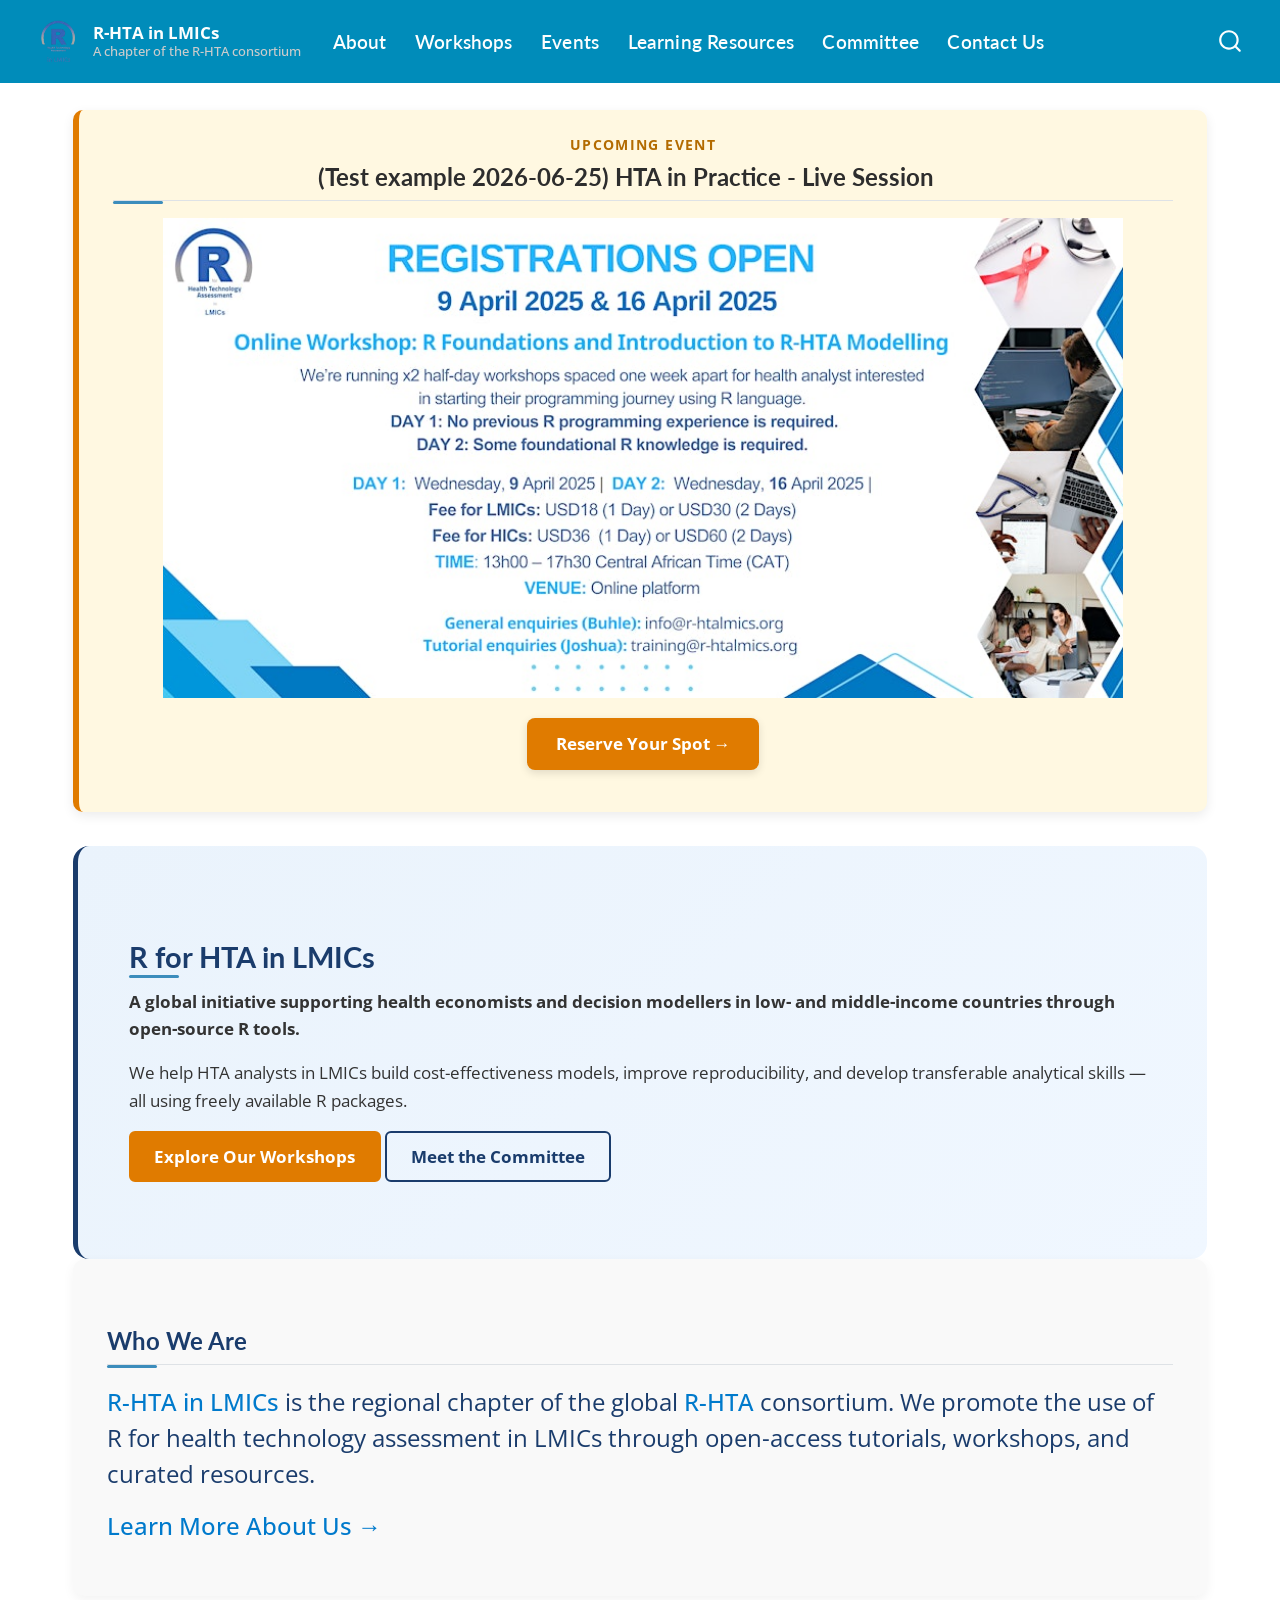
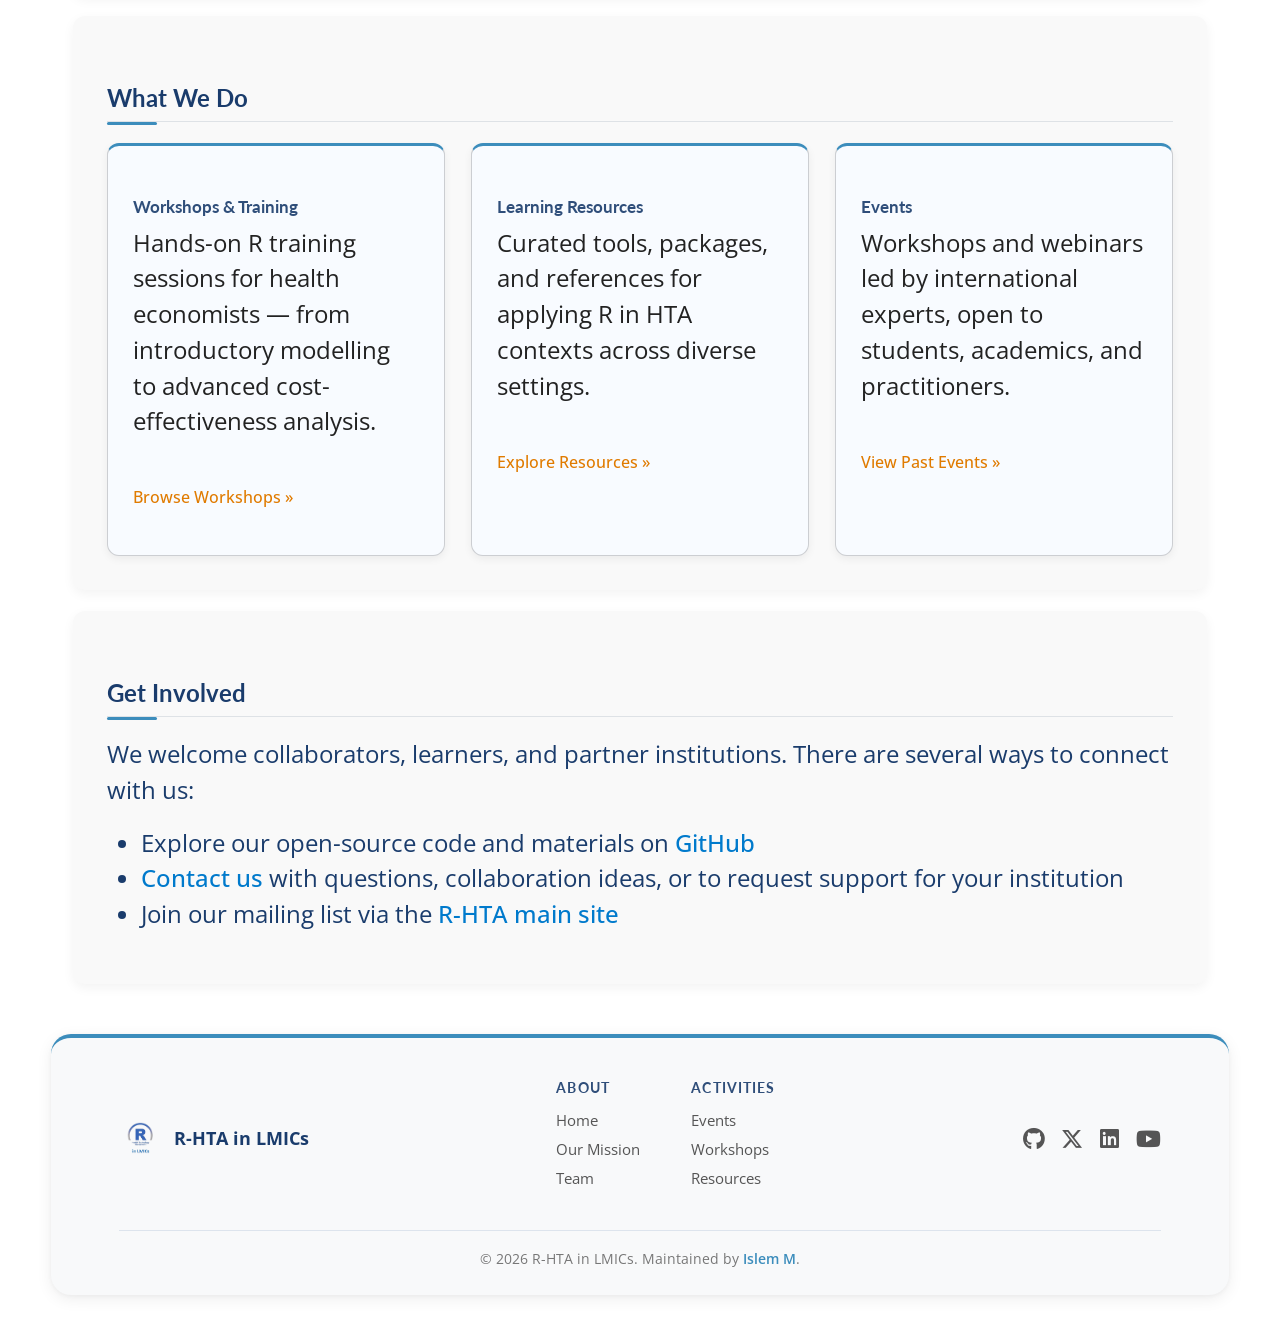
==== commit b6cac611: "Deploy updated site" ====
--- a/index.html
+++ b/index.html
@@ -312,7 +312,7 @@
     <div class="footer-bottom-wrapper">
       <div class="footer-bottom">
         © 2026 R-HTA in LMICs. Maintained by
-        <a href="https://www.linkedin.com/in/islem-meherzi-bba309b3/" target="_blank" rel="noopener noreferrer">Islem M.</a>.
+        <a href="https://www.linkedin.com/in/islem-meherzi-bba309b3/" target="_blank" rel="noopener noreferrer">Islem M</a>.
       </div>
     </div>
 
--- a/styles.css
+++ b/styles.css
@@ -60,7 +60,7 @@
 
 /* ---------- Navbar ---------- */
 .navbar-nav > li > a {
-  font-size: 0.88em !important;
+  font-size: 1.2em !important;
   font-family: 'Lato', 'Open Sans', Helvetica, Arial, sans-serif;
   font-weight: 600;
   margin-left: 4px;
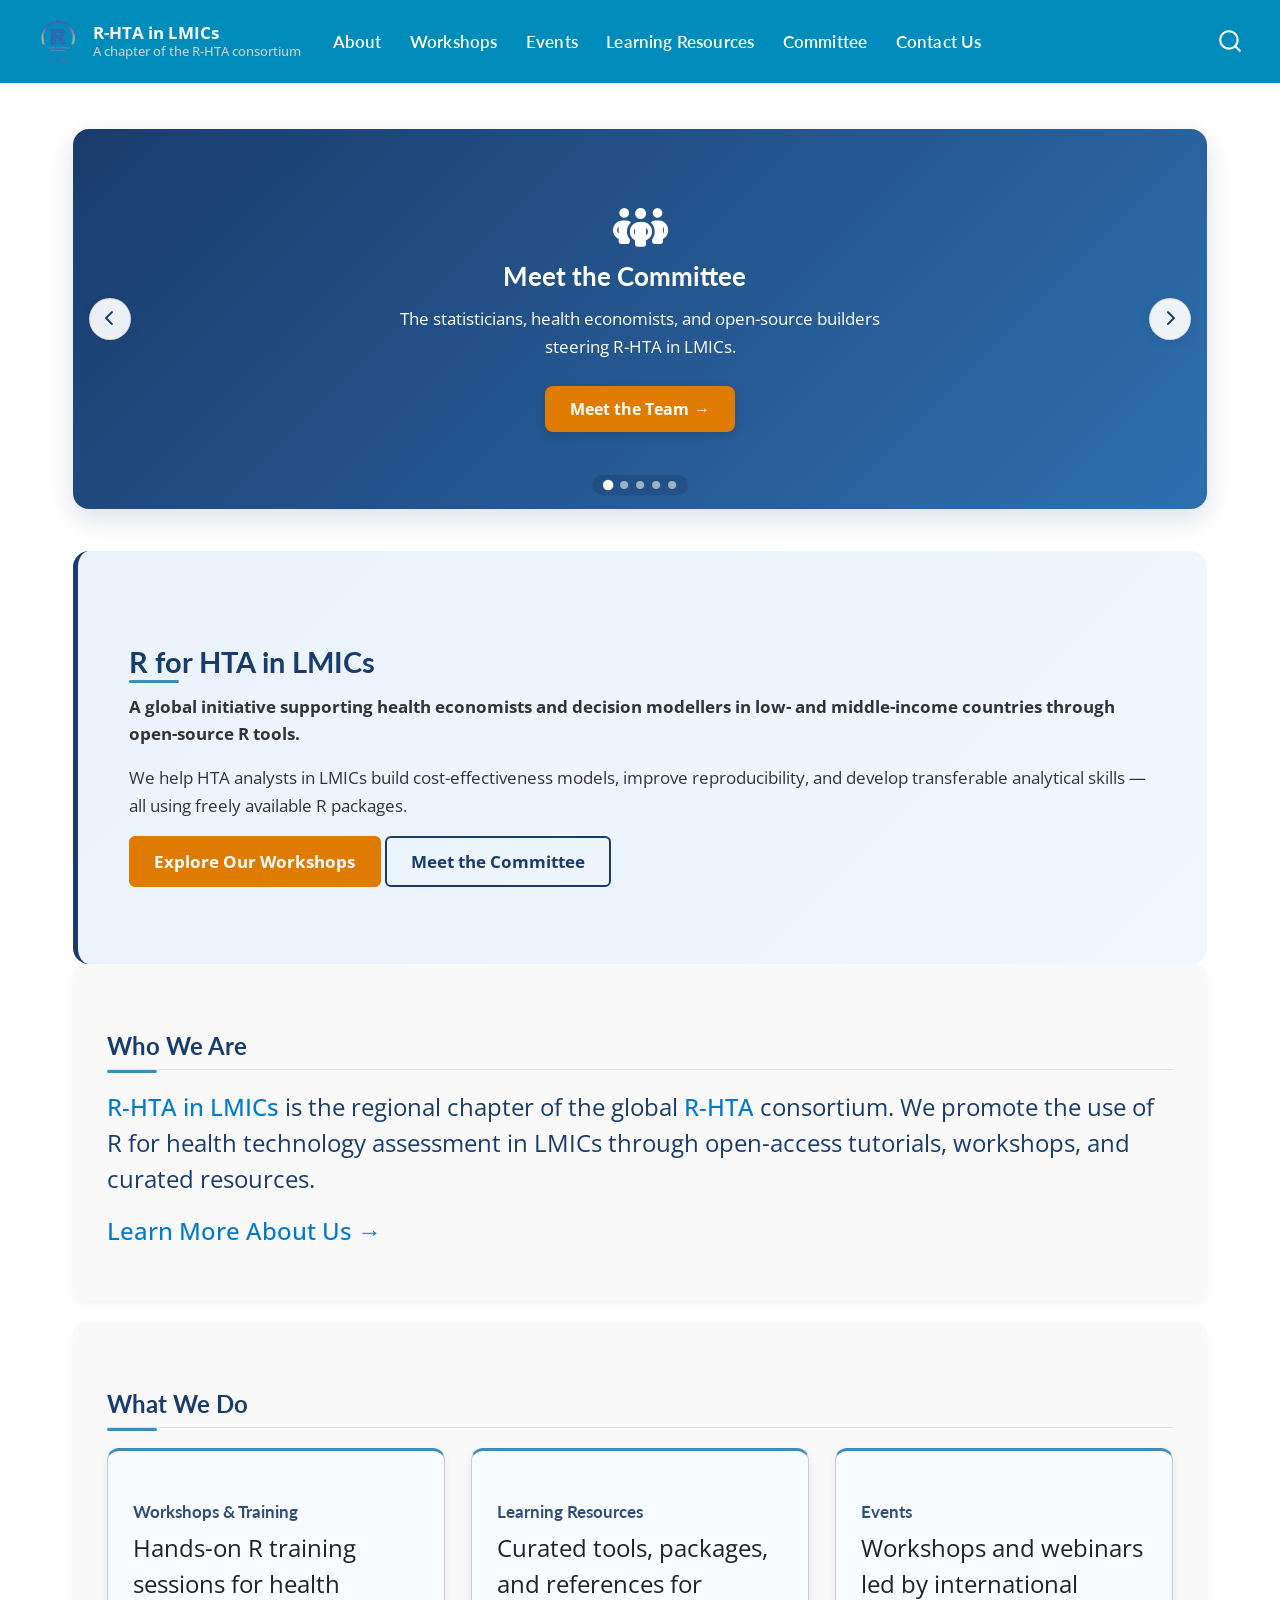
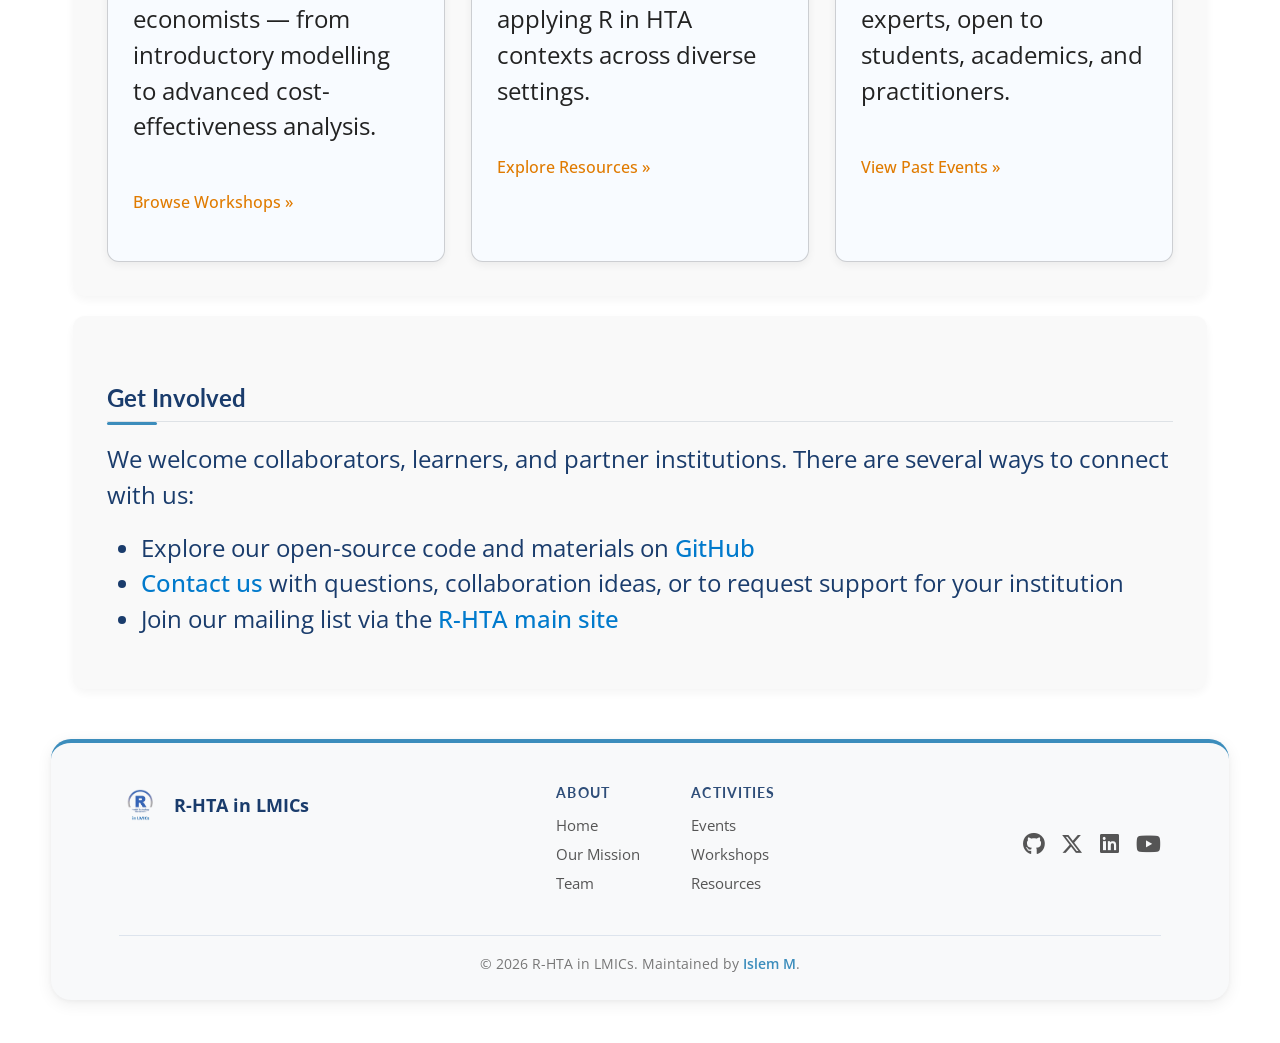
==== commit 7c3f1f75: "Deploy updated site" ====
--- a/index.html
+++ b/index.html
@@ -2,7 +2,7 @@
 <html xmlns="http://www.w3.org/1999/xhtml" lang="en" xml:lang="en"><head>
 
 <meta charset="utf-8">
-<meta name="generator" content="quarto-1.9.36">
+<meta name="generator" content="quarto-1.10.18">
 
 <meta name="viewport" content="width=device-width, initial-scale=1.0, user-scalable=yes">
 
@@ -12,10 +12,13 @@
 /* Default styles provided by pandoc.
 ** See https://pandoc.org/MANUAL.html#variables-for-html for config info.
 */
-code{white-space: pre-wrap;}
 span.smallcaps{font-variant: small-caps;}
-div.columns{display: flex; gap: min(4vw, 1.5em);}
-div.column{flex: auto; overflow-x: auto;}
+div.columns{display: flex; gap: 1.5em;}
+div.column{flex: auto;}
+@media screen {
+div.columns{gap: min(4vw, 1.5em);}
+div.column{overflow-x: auto;}
+}
 div.hanging-indent{margin-left: 1.5em; text-indent: -1.5em;}
 ul.task-list{list-style: none;}
 ul.task-list li input[type="checkbox"] {
@@ -40,10 +43,10 @@
 <script src="site_libs/quarto-html/tippy.umd.min.js"></script>
 <script src="site_libs/quarto-html/anchor.min.js"></script>
 <link href="site_libs/quarto-html/tippy.css" rel="stylesheet">
-<link href="site_libs/quarto-html/quarto-syntax-highlighting-845c23b38eaddc0f92fda52bfe77a8c8.css" rel="stylesheet" id="quarto-text-highlighting-styles">
+<link href="site_libs/quarto-html/quarto-syntax-highlighting-64a204ab8560d761af7679ceaba22944.css" rel="stylesheet" id="quarto-text-highlighting-styles">
 <script src="site_libs/bootstrap/bootstrap.min.js"></script>
 <link href="site_libs/bootstrap/bootstrap-icons.css" rel="stylesheet">
-<link href="site_libs/bootstrap/bootstrap-2e61006cba2e3a17b9d2638c5017c76a.min.css" rel="stylesheet" append-hash="true" id="quarto-bootstrap" data-mode="light">
+<link href="site_libs/bootstrap/bootstrap-89bf13ec4319bff50ce537e56bf4cb29.min.css" rel="stylesheet" append-hash="true" id="quarto-bootstrap" data-mode="light">
 <script id="quarto-search-options" type="application/json">{
   "location": "navbar",
   "copy-button": false,
@@ -93,6 +96,7 @@
 
 
 <link rel="stylesheet" href="styles.css">
+<link rel="stylesheet" href="carousel.css">
 </head>
 
 <body class="nav-fixed quarto-light">
@@ -154,15 +158,139 @@
 
 
 
-<div class="featured-event-box">
-<p class="event-label">
-Upcoming Event
-</p>
-<h2 class="event-title anchored">
-(Test example 2026-06-25) HTA in Practice - Live Session
-</h2>
-<p><img src="assets/images/events/new_event.jpg" class="event-banner" alt="(Test example 2026-06-25) HTA in Practice - Live Session"> <a class="btn btn-highlight" href="https://www.eventbrite.co.uk/e/r-foundations-and-introduction-to-r-hta-modelling-tickets-1276838922589?aff=oddtdtcreator" target="_blank">Reserve Your Spot →</a></p>
-</div>
+<section class="rhta-carousel-wrap">
+<div class="rhta-carousel" id="rhtaCarousel">
+<button class="rhta-arrow rhta-arrow--prev" id="rhtaPrev" aria-label="Previous slide"><i class="fa-solid fa-chevron-left"></i></button>
+<button class="rhta-arrow rhta-arrow--next" id="rhtaNext" aria-label="Next slide"><i class="fa-solid fa-chevron-right"></i></button>
+<div class="rhta-track" id="rhtaTrack">
+<div class="rhta-slide rhta-slide--grad grad-1" data-duration="6000">
+  <div class="rhta-slide-body rhta-slide-body--center">
+    <i class="fa-solid fa-people-group rhta-icon"></i>
+    <h3 class="anchored">Meet the Committee</h3>
+    <p>The statisticians, health economists, and open-source builders steering R-HTA in LMICs.</p>
+    <a class="rhta-btn" href="./commitee.html">Meet the Team →</a>
+  </div>
+</div>
+
+<div class="rhta-slide rhta-slide--grad grad-2" data-duration="6000">
+  <div class="rhta-slide-body rhta-slide-body--center">
+    <i class="fa-solid fa-book-open rhta-icon"></i>
+    <h3 class="anchored">Learning Resources</h3>
+    <p>Curated R packages, tutorials, and case studies for HTA in real-world LMIC settings.</p>
+    <a class="rhta-btn" href="./resrcs.html">Start Exploring →</a>
+  </div>
+</div>
+
+<div class="rhta-slide rhta-slide--grad grad-3" data-duration="6000">
+  <div class="rhta-slide-body rhta-slide-body--center">
+    <i class="fa-brands fa-github rhta-icon"></i>
+    <h3 class="anchored">Explore the Code</h3>
+    <p>Open-source models, templates, and scripts, ready to fork, adapt, and reuse.</p>
+    <a class="rhta-btn" href="https://github.com/R-HTA-in-LMICs" target="_blank">Visit GitHub →</a>
+  </div>
+</div>
+
+<div class="rhta-slide rhta-slide--grad grad-4" data-duration="6000">
+  <div class="rhta-slide-body rhta-slide-body--center">
+    <i class="fa-solid fa-chalkboard-user rhta-icon"></i>
+    <h3 class="anchored">Workshops &amp; Training</h3>
+    <p>From your first R script to a full cost-effectiveness model, hands-on training for every level.</p>
+    <a class="rhta-btn" href="./workshops.html">Browse Workshops →</a>
+  </div>
+</div>
+
+<div class="rhta-slide rhta-slide--grad grad-5" data-duration="6000">
+  <div class="rhta-slide-body rhta-slide-body--center">
+    <i class="fa-solid fa-clock-rotate-left rhta-icon"></i>
+    <h3 class="anchored">Past Events</h3>
+    <p>Catch the recordings and highlights from webinars and workshops you may have missed.</p>
+    <a class="rhta-btn" href="./past-events.html">See What You Missed →</a>
+  </div>
+</div>
+
+</div><!-- /.rhta-track -->
+<div class="rhta-dots" id="rhtaDots"></div>
+</div><!-- /.rhta-carousel -->
+</section>
+
+<script>
+(function () {
+  const track    = document.getElementById('rhtaTrack');
+  const dotsEl   = document.getElementById('rhtaDots');
+  const prevBtn  = document.getElementById('rhtaPrev');
+  const nextBtn  = document.getElementById('rhtaNext');
+  const carousel = document.getElementById('rhtaCarousel');
+  if (!track) return;
+
+  const slides = Array.from(track.children);
+  let index = 0;
+  let timer = null;
+
+  slides.forEach((_, i) => {
+    const dot = document.createElement('button');
+    dot.className = 'rhta-dot' + (i === 0 ? ' is-active' : '');
+    dot.setAttribute('aria-label', 'Go to slide ' + (i + 1));
+    dot.addEventListener('click', () => { goTo(i); schedule(); });
+    dotsEl.appendChild(dot);
+  });
+  const dots = Array.from(dotsEl.children);
+
+  function animateIn(slideEl) {
+    const body = slideEl.querySelector('.rhta-slide-body');
+    if (!body) return;
+    body.classList.remove('rhta-anim-in');
+    void body.offsetWidth; // force reflow so the animation replays
+    body.classList.add('rhta-anim-in');
+  }
+
+  function goTo(i) {
+    index = (i + slides.length) % slides.length;
+    track.style.transform = 'translateX(-' + (index * 100) + '%)';
+    dots.forEach((d, di) => d.classList.toggle('is-active', di === index));
+    carousel.classList.toggle('is-event-active', slides[index].classList.contains('rhta-slide--event'));
+    animateIn(slides[index]);
+  }
+  function next() { goTo(index + 1); }
+  function prev() { goTo(index - 1); }
+
+  function schedule() {
+    stop();
+    if (slides.length > 1) {
+      const dur = parseInt(slides[index].dataset.duration, 10) || 6000;
+      timer = setTimeout(() => { next(); schedule(); }, dur);
+    }
+  }
+  function stop() { if (timer) clearTimeout(timer); }
+
+  nextBtn.addEventListener('click', () => { next(); schedule(); });
+  prevBtn.addEventListener('click', () => { prev(); schedule(); });
+  carousel.addEventListener('mouseenter', stop);
+  carousel.addEventListener('mouseleave', schedule);
+  carousel.addEventListener('focusin', stop);
+  carousel.addEventListener('focusout', schedule);
+
+  let touchStartX = 0;
+  track.addEventListener('touchstart', e => { touchStartX = e.touches[0].clientX; }, { passive: true });
+  track.addEventListener('touchend', e => {
+    const diff = e.changedTouches[0].clientX - touchStartX;
+    if (Math.abs(diff) > 40) { diff < 0 ? next() : prev(); schedule(); }
+  }, { passive: true });
+
+  carousel.setAttribute('tabindex', '0');
+  carousel.addEventListener('keydown', e => {
+    if (e.key === 'ArrowRight') { next(); schedule(); }
+    if (e.key === 'ArrowLeft')  { prev(); schedule(); }
+  });
+
+  if (slides.length <= 1) {
+    prevBtn.style.display = 'none';
+    nextBtn.style.display = 'none';
+  }
+
+  goTo(0);
+  schedule();
+})();
+</script>
 <section id="r-for-hta-in-lmics" class="level1 hero" style="background: linear-gradient(135deg, #eaf3fc 0%, #f0f7ff 100%); padding: 3.5rem 3rem; border-radius: 16px; text-align: left; border-left: 5px solid #1a3c6c;">
 <h1>R for HTA in LMICs</h1>
 <p><strong>A global initiative supporting health economists and decision modellers in low- and middle-income countries through open-source R tools.</strong></p>
@@ -209,62 +337,6 @@
 <li>Join our mailing list via the <a href="https://r-hta.org/" target="_blank">R-HTA main site</a></li>
 </ul>
 </section>
-<style>
-  .featured-event-box {
-  background-color: #fff8e1;
-  border-left: 6px solid #e07b00;
-  padding: 1.5rem 2rem;
-  margin-bottom: 2rem;
-  border-radius: 10px;
-  box-shadow: 0 4px 12px rgba(0,0,0,0.08);
-  animation: fadeIn 0.8s ease-in;
-  text-align: center;
-}
-
-.event-label {
-  font-size: 0.82rem;
-  font-weight: 700;
-  text-transform: uppercase;
-  letter-spacing: 0.1em;
-  color: #b36b00;
-  margin-bottom: 0.4rem;
-}
-
-.event-banner {
-  width: 100%;
-  max-height: 480px;
-  object-fit: contain; 
-  border-radius: 8px;
-  margin: 0 auto 1.2rem auto;
-  display: block;
-}
-
-.event-title {
-  font-size: 1.4rem;
-  font-weight: 700;
-  color: #2d2d2d;
-  margin: 0.4rem 0 1rem 0;
-}
-
-.featured-event-box .btn {
-  background-color: #e07b00;
-  color: white;
-  padding: 0.7rem 1.6rem;
-  font-size: 1rem;
-  border-radius: 8px;
-  text-decoration: none;
-  font-weight: 700;
-  box-shadow: 0 3px 8px rgba(0, 0, 0, 0.12);
-  transition: background-color 0.3s ease, transform 0.2s ease;
-  display: inline-block;
-}
-
-.featured-event-box .btn:hover {
-  background-color: #c96e00;
-  transform: translateY(-2px);
-  text-decoration: none;
-}
-</style>
 
 
 
@@ -277,10 +349,13 @@
     <div class="footer-container">
 
       <!-- Logo and Brand -->
-      <div class="footer-brand">
-        <img src="assets/images/logo2-removebg-preview.png" alt="R-HTA in LMICs Logo" class="footer-logo">
-        <span class="footer-title">R-HTA in LMICs</span>
-      </div>
+<!-- Logo and Brand -->
+<a href="index.html" class="footer-brand-link">
+  <div class="footer-brand">
+    <img src="assets/images/logo2-removebg-preview.png" alt="R-HTA in LMICs Logo" class="footer-logo">
+    <span class="footer-title">R-HTA in LMICs</span>
+  </div>
+</a>
 
       <!-- Site Links -->
       <div class="footer-links">
--- a/site_libs/quarto-html/quarto-syntax-highlighting-64a204ab8560d761af7679ceaba22944.css
+++ b/site_libs/quarto-html/quarto-syntax-highlighting-64a204ab8560d761af7679ceaba22944.css
@@ -0,0 +1,236 @@
+/* quarto syntax highlight colors */
+:root {
+  --quarto-hl-ot-color: #003B4F;
+  --quarto-hl-at-color: #657422;
+  --quarto-hl-ss-color: #20794D;
+  --quarto-hl-an-color: #5E5E5E;
+  --quarto-hl-fu-color: #4758AB;
+  --quarto-hl-st-color: #20794D;
+  --quarto-hl-cf-color: #003B4F;
+  --quarto-hl-op-color: #5E5E5E;
+  --quarto-hl-er-color: #AD0000;
+  --quarto-hl-bn-color: #AD0000;
+  --quarto-hl-al-color: #AD0000;
+  --quarto-hl-va-color: #111111;
+  --quarto-hl-bu-color: inherit;
+  --quarto-hl-ex-color: inherit;
+  --quarto-hl-pp-color: #AD0000;
+  --quarto-hl-in-color: #5E5E5E;
+  --quarto-hl-vs-color: #20794D;
+  --quarto-hl-wa-color: #5E5E5E;
+  --quarto-hl-do-color: #5E5E5E;
+  --quarto-hl-im-color: #00769E;
+  --quarto-hl-ch-color: #20794D;
+  --quarto-hl-dt-color: #AD0000;
+  --quarto-hl-fl-color: #AD0000;
+  --quarto-hl-co-color: #5E5E5E;
+  --quarto-hl-cv-color: #5E5E5E;
+  --quarto-hl-cn-color: #8f5902;
+  --quarto-hl-sc-color: #5E5E5E;
+  --quarto-hl-dv-color: #AD0000;
+  --quarto-hl-kw-color: #003B4F;
+}
+
+/* other quarto variables */
+:root {
+  --quarto-font-monospace: SFMono-Regular, Menlo, Monaco, Consolas, "Liberation Mono", "Courier New", monospace;
+}
+
+/* syntax highlight based on Pandoc's rules */
+pre > code.sourceCode > span {
+  color: #003B4F;
+}
+
+code.sourceCode > span {
+  color: #003B4F;
+}
+
+div.sourceCode,
+div.sourceCode pre.sourceCode {
+  color: #003B4F;
+}
+
+/* Normal */
+code span {
+  color: #003B4F;
+}
+
+/* Alert */
+code span.al {
+  color: #AD0000;
+  font-style: inherit;
+}
+
+/* Annotation */
+code span.an {
+  color: #5E5E5E;
+  font-style: inherit;
+}
+
+/* Attribute */
+code span.at {
+  color: #657422;
+  font-style: inherit;
+}
+
+/* BaseN */
+code span.bn {
+  color: #AD0000;
+  font-style: inherit;
+}
+
+/* BuiltIn */
+code span.bu {
+  font-style: inherit;
+}
+
+/* ControlFlow */
+code span.cf {
+  color: #003B4F;
+  font-weight: bold;
+  font-style: inherit;
+}
+
+/* Char */
+code span.ch {
+  color: #20794D;
+  font-style: inherit;
+}
+
+/* Constant */
+code span.cn {
+  color: #8f5902;
+  font-style: inherit;
+}
+
+/* Comment */
+code span.co {
+  color: #5E5E5E;
+  font-style: inherit;
+}
+
+/* CommentVar */
+code span.cv {
+  color: #5E5E5E;
+  font-style: italic;
+}
+
+/* Documentation */
+code span.do {
+  color: #5E5E5E;
+  font-style: italic;
+}
+
+/* DataType */
+code span.dt {
+  color: #AD0000;
+  font-style: inherit;
+}
+
+/* DecVal */
+code span.dv {
+  color: #AD0000;
+  font-style: inherit;
+}
+
+/* Error */
+code span.er {
+  color: #AD0000;
+  font-style: inherit;
+}
+
+/* Extension */
+code span.ex {
+  font-style: inherit;
+}
+
+/* Float */
+code span.fl {
+  color: #AD0000;
+  font-style: inherit;
+}
+
+/* Function */
+code span.fu {
+  color: #4758AB;
+  font-style: inherit;
+}
+
+/* Import */
+code span.im {
+  color: #00769E;
+  font-style: inherit;
+}
+
+/* Information */
+code span.in {
+  color: #5E5E5E;
+  font-style: inherit;
+}
+
+/* Keyword */
+code span.kw {
+  color: #003B4F;
+  font-weight: bold;
+  font-style: inherit;
+}
+
+/* Operator */
+code span.op {
+  color: #5E5E5E;
+  font-style: inherit;
+}
+
+/* Other */
+code span.ot {
+  color: #003B4F;
+  font-style: inherit;
+}
+
+/* Preprocessor */
+code span.pp {
+  color: #AD0000;
+  font-style: inherit;
+}
+
+/* SpecialChar */
+code span.sc {
+  color: #5E5E5E;
+  font-style: inherit;
+}
+
+/* SpecialString */
+code span.ss {
+  color: #20794D;
+  font-style: inherit;
+}
+
+/* String */
+code span.st {
+  color: #20794D;
+  font-style: inherit;
+}
+
+/* Variable */
+code span.va {
+  color: #111111;
+  font-style: inherit;
+}
+
+/* VerbatimString */
+code span.vs {
+  color: #20794D;
+  font-style: inherit;
+}
+
+/* Warning */
+code span.wa {
+  color: #5E5E5E;
+  font-style: italic;
+}
+
+.prevent-inlining {
+  content: "</";
+}
+
+/*# sourceMappingURL=9d8d5bb603a83b8298b89080a598c93b.css.map */
--- a/styles.css
+++ b/styles.css
@@ -60,7 +60,7 @@
 
 /* ---------- Navbar ---------- */
 .navbar-nav > li > a {
-  font-size: 1.2em !important;
+  font-size: 1.1em !important;
   font-family: 'Lato', 'Open Sans', Helvetica, Arial, sans-serif;
   font-weight: 600;
   margin-left: 4px;
--- a/carousel.css
+++ b/carousel.css
@@ -0,0 +1,371 @@
+/* =========================================================
+   R-HTA in LMICs — Homepage Carousel
+   Palette pulled from styles.css:
+     Navy   #1a3c6c   Brand blue  #3C8DBC
+     Accent #e07b00   (used only for CTA / badge, as on rest of site)
+   ========================================================= */
+
+.rhta-carousel-wrap {
+  margin: 0 0 2.5rem 0;
+}
+
+.rhta-carousel {
+  position: relative;
+  border-radius: 16px;
+  overflow: hidden;
+  box-shadow: 0 10px 28px rgba(26, 60, 108, 0.16);
+  outline: none;
+  transition: box-shadow 0.6s ease;
+}
+
+/* soft glow while the event slide is showing */
+.rhta-carousel.is-event-active {
+  box-shadow: 0 10px 28px rgba(26, 60, 108, 0.16), 0 0 0 3px rgba(224, 123, 0, 0.18);
+  animation: rhtaGlow 3.6s ease-in-out infinite;
+}
+
+@keyframes rhtaGlow {
+  0%, 100% { box-shadow: 0 10px 28px rgba(26, 60, 108, 0.16), 0 0 0 3px rgba(224, 123, 0, 0.14); }
+  50%      { box-shadow: 0 10px 28px rgba(26, 60, 108, 0.16), 0 0 0 3px rgba(224, 123, 0, 0.32); }
+}
+
+.rhta-track {
+  display: flex;
+  transition: transform 0.6s cubic-bezier(0.65, 0, 0.35, 1);
+}
+
+.rhta-slide {
+  flex: 0 0 100%;
+  min-height: 380px;
+}
+
+/* ---------- Event slide ---------- */
+.rhta-slide--event {
+  display: grid;
+  grid-template-columns: 1.1fr 1fr;
+  background: #fff;
+}
+
+.rhta-slide-media {
+  position: relative;
+  display: flex;
+  align-items: center;
+  justify-content: center;
+  overflow: hidden;
+  padding: 1.75rem;
+  background: linear-gradient(135deg, #0f2947 0%, #1a3c6c 55%, #3C8DBC 100%);
+  box-shadow: inset -6px 0 14px -10px rgba(0, 0, 0, 0.45);
+}
+
+/* soft drifting glows behind the poster — motion without touching the image */
+.rhta-slide-media::before,
+.rhta-slide-media::after {
+  content: "";
+  position: absolute;
+  border-radius: 50%;
+  filter: blur(38px);
+  opacity: 0.55;
+  z-index: 0;
+}
+.rhta-slide-media::before {
+  width: 220px;
+  height: 220px;
+  background: #6fb4e8;
+  top: -60px;
+  left: -60px;
+  animation: rhtaDrift1 9s ease-in-out infinite alternate;
+}
+.rhta-slide-media::after {
+  width: 180px;
+  height: 180px;
+  background: #e07b00;
+  bottom: -50px;
+  right: -30px;
+  opacity: 0.35;
+  animation: rhtaDrift2 11s ease-in-out infinite alternate;
+}
+
+@keyframes rhtaDrift1 {
+  from { transform: translate(0, 0);    }
+  to   { transform: translate(30px, 20px); }
+}
+@keyframes rhtaDrift2 {
+  from { transform: translate(0, 0);      }
+  to   { transform: translate(-24px, -18px); }
+}
+
+.rhta-slide-media img {
+  position: relative;
+  z-index: 1;
+  max-width: 100%;
+  max-height: 340px;
+  width: auto;
+  height: auto;
+  object-fit: contain;
+  border-radius: 10px;
+  box-shadow: 0 14px 34px rgba(0, 0, 0, 0.35);
+  background: #fff;
+  transition: transform 6s ease;
+}
+
+.rhta-carousel.is-event-active .rhta-slide-media img {
+  transform: scale(1.025);
+}
+
+.rhta-slide--event .rhta-slide-body {
+  display: flex;
+  flex-direction: column;
+  justify-content: center;
+  align-items: flex-start;
+  text-align: left;
+  padding: 2.75rem 3rem;
+}
+
+.rhta-badge {
+  display: inline-flex;
+  align-items: center;
+  gap: 0.4rem;
+  background: #fff3e0;
+  color: #b36b00;
+  font-size: 0.78rem;
+  font-weight: 700;
+  text-transform: uppercase;
+  letter-spacing: 0.08em;
+  padding: 0.3rem 0.8rem 0.3rem 0.6rem;
+  border-radius: 20px;
+  margin-bottom: 0.9rem;
+}
+
+.rhta-badge-dot {
+  width: 7px;
+  height: 7px;
+  border-radius: 50%;
+  background: #e07b00;
+  box-shadow: 0 0 0 0 rgba(224, 123, 0, 0.55);
+  animation: rhtaPulseDot 1.8s ease-out infinite;
+}
+
+@keyframes rhtaPulseDot {
+  0%   { box-shadow: 0 0 0 0 rgba(224, 123, 0, 0.55); }
+  70%  { box-shadow: 0 0 0 7px rgba(224, 123, 0, 0); }
+  100% { box-shadow: 0 0 0 0 rgba(224, 123, 0, 0); }
+}
+
+.rhta-slide--event h3 {
+  font-size: 1.6rem;
+  font-weight: 700;
+  color: #1a1a1a;
+  margin: 0 0 0.6rem 0;
+}
+
+.rhta-date {
+  display: flex;
+  flex-wrap: wrap;
+  align-items: center;
+  gap: 0.6rem;
+  color: #5a6e85;
+  font-weight: 600;
+  font-size: 0.95rem;
+  margin: 0 0 1.4rem 0;
+}
+
+.rhta-date i {
+  color: #e07b00;
+  margin-right: 0.1rem;
+}
+
+.rhta-countdown {
+  background: #eaf3fc;
+  color: #1a3c6c;
+  font-size: 0.78rem;
+  font-weight: 700;
+  padding: 0.18rem 0.6rem;
+  border-radius: 20px;
+}
+
+/* ---------- Fun-but-professional gradient slides ---------- */
+.rhta-slide--grad {
+  display: flex;
+  align-items: center;
+  justify-content: center;
+}
+
+.rhta-slide-body--center {
+  text-align: center;
+  max-width: 560px;
+  padding: 2.5rem 2rem;
+  color: #fff;
+}
+
+.rhta-slide-body--center h3 {
+  font-size: 1.55rem;
+  font-weight: 700;
+  margin: 0.6rem 0 0.7rem 0;
+  color: #fff;
+}
+
+.rhta-slide-body--center p {
+  font-size: 1.02rem;
+  line-height: 1.6;
+  opacity: 0.94;
+  margin: 0 0 1.5rem 0;
+}
+
+.rhta-icon {
+  font-size: 2.6rem;
+  opacity: 0.95;
+  animation: rhtaBob 4s ease-in-out infinite;
+}
+
+@keyframes rhtaBob {
+  0%, 100% { transform: translateY(0); }
+  50%      { transform: translateY(-6px); }
+}
+
+/* all-blue family, varying only in depth — cohesive, not a rainbow */
+.grad-1 { background: linear-gradient(135deg, #1a3c6c 0%, #2f6fb0 100%); }
+.grad-2 { background: linear-gradient(135deg, #215a8c 0%, #3C8DBC 100%); }
+.grad-3 { background: linear-gradient(135deg, #10233d 0%, #1a3c6c 100%); }
+.grad-4 { background: linear-gradient(135deg, #2f6fb0 0%, #6fb4e8 100%); }
+.grad-5 { background: linear-gradient(135deg, #16294a 0%, #3C8DBC 100%); }
+
+/* ---------- Buttons — one consistent CTA, matching site brand ---------- */
+.rhta-btn {
+  display: inline-block;
+  background: #e07b00;
+  color: #fff;
+  padding: 0.65rem 1.5rem;
+  border-radius: 8px;
+  font-weight: 700;
+  font-size: 0.95rem;
+  text-decoration: none;
+  box-shadow: 0 3px 10px rgba(0, 0, 0, 0.15);
+  transition: transform 0.2s ease, background-color 0.2s ease;
+}
+
+.rhta-btn:hover {
+  background: #c96e00;
+  transform: translateY(-2px);
+  text-decoration: none;
+  color: #fff;
+}
+
+/* ---------- Entrance animation for the active slide's content ---------- */
+/* children reveal one after another rather than all at once */
+.rhta-slide-body > * {
+  opacity: 0;
+}
+
+.rhta-slide-body.rhta-anim-in > * {
+  animation: rhtaFadeUp 0.5s ease forwards;
+}
+
+.rhta-slide-body.rhta-anim-in > *:nth-child(1) { animation-delay: 0.03s; }
+.rhta-slide-body.rhta-anim-in > *:nth-child(2) { animation-delay: 0.11s; }
+.rhta-slide-body.rhta-anim-in > *:nth-child(3) { animation-delay: 0.19s; }
+.rhta-slide-body.rhta-anim-in > *:nth-child(4) { animation-delay: 0.27s; }
+
+@keyframes rhtaFadeUp {
+  from { opacity: 0; transform: translateY(14px); }
+  to   { opacity: 1; transform: translateY(0); }
+}
+
+/* ---------- Arrows ---------- */
+.rhta-arrow {
+  position: absolute;
+  top: 50%;
+  transform: translateY(-50%);
+  z-index: 5;
+  width: 42px;
+  height: 42px;
+  border-radius: 50%;
+  border: 1px solid rgba(26, 60, 108, 0.12);
+  background: rgba(255, 255, 255, 0.92);
+  color: #1a3c6c;
+  display: flex;
+  align-items: center;
+  justify-content: center;
+  cursor: pointer;
+  box-shadow: 0 3px 10px rgba(26, 60, 108, 0.18);
+  transition: background-color 0.2s ease, transform 0.2s ease;
+}
+
+.rhta-arrow:hover {
+  background: #fff;
+  transform: translateY(-50%) scale(1.08);
+}
+
+.rhta-arrow--prev { left: 16px; }
+.rhta-arrow--next { right: 16px; }
+
+/* ---------- Dots ---------- */
+.rhta-dots {
+  position: absolute;
+  left: 50%;
+  transform: translateX(-50%);
+  bottom: 14px;
+  display: flex;
+  align-items: center;
+  gap: 8px;
+  z-index: 5;
+  padding: 0.35rem 0.7rem;
+  border-radius: 20px;
+  background: rgba(26, 60, 108, 0.35);
+  backdrop-filter: blur(3px);
+}
+
+.rhta-dot {
+  width: 8px;
+  height: 8px;
+  border-radius: 50%;
+  border: none;
+  background: rgba(255, 255, 255, 0.55);
+  cursor: pointer;
+  padding: 0;
+  transition: transform 0.2s ease, background-color 0.2s ease;
+}
+
+.rhta-dot.is-active {
+  background: #fff;
+  transform: scale(1.3);
+}
+
+/* ---------- Responsive ---------- */
+@media (max-width: 820px) {
+  .rhta-slide--event {
+    grid-template-columns: 1fr;
+  }
+  .rhta-slide-media {
+    min-height: 200px;
+  }
+  .rhta-slide--event .rhta-slide-body {
+    padding: 1.75rem 1.5rem;
+    align-items: center;
+    text-align: center;
+    border-left: none;
+    border-top: 4px solid #3C8DBC;
+  }
+  .rhta-date { justify-content: center; }
+  .rhta-slide { min-height: 460px; }
+}
+
+@media (max-width: 480px) {
+  .rhta-slide--event h3,
+  .rhta-slide-body--center h3 {
+    font-size: 1.25rem;
+  }
+  .rhta-icon { font-size: 2.2rem; }
+  .rhta-arrow { width: 34px; height: 34px; }
+}
+
+@media (prefers-reduced-motion: reduce) {
+  .rhta-track,
+  .rhta-carousel,
+  .rhta-slide-media,
+  .rhta-icon,
+  .rhta-badge-dot,
+  .rhta-slide-body.rhta-anim-in {
+    animation: none !important;
+    transition: none !important;
+  }
+}
